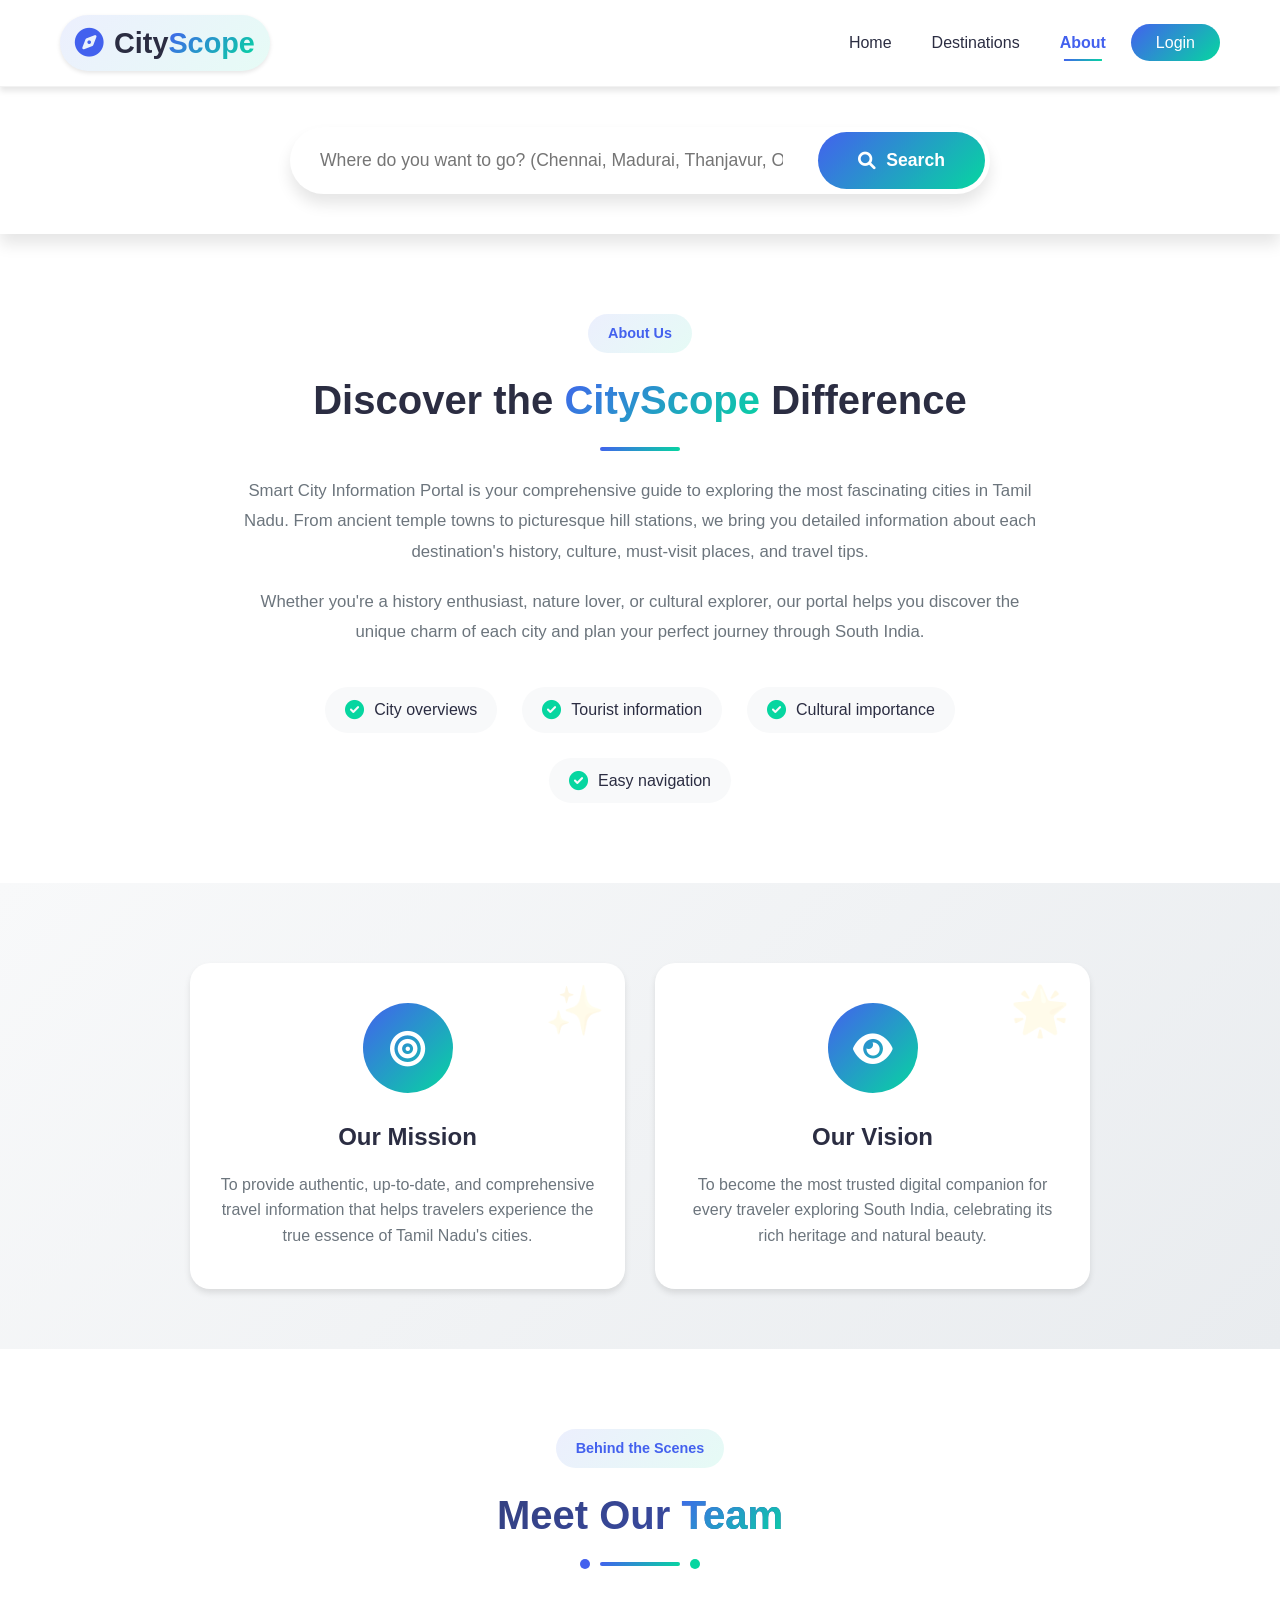
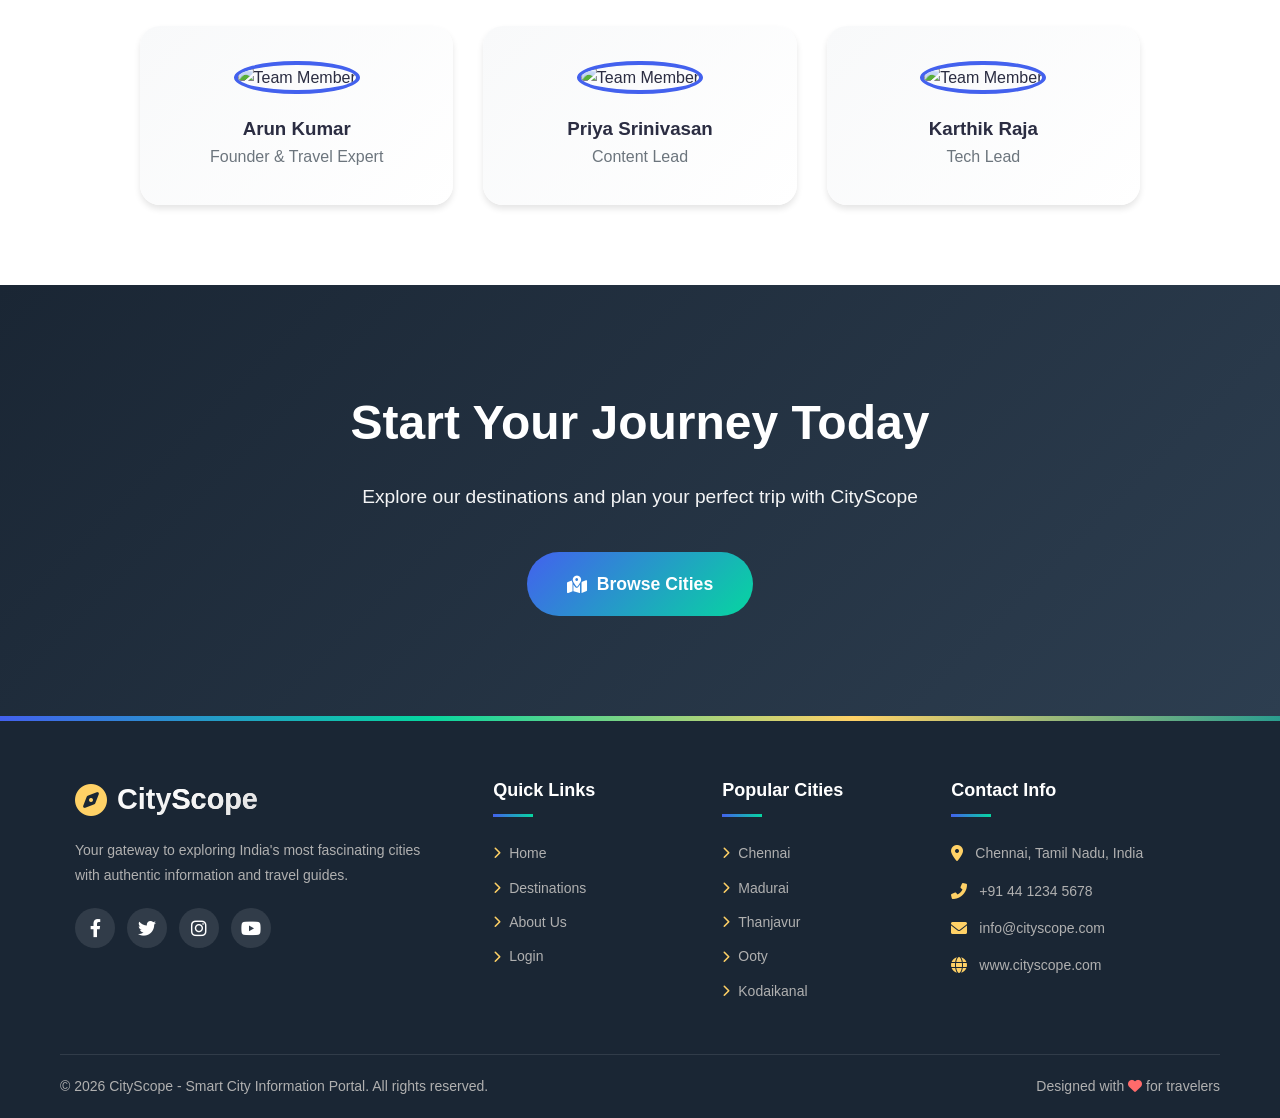
==== about.html @ 6cb99092 "Smart City Information Portal Website" ====
<!DOCTYPE html>
<html lang="en">
<head>
    <meta charset="UTF-8">
    <meta name="viewport" content="width=device-width, initial-scale=1.0, user-scalable=yes">
    <title>CityScope - About Us | Smart City Guide</title>
    <link rel="stylesheet" href="https://cdnjs.cloudflare.com/ajax/libs/font-awesome/6.0.0-beta3/css/all.min.css">
    <style>
        * {
            margin: 0;
            padding: 0;
            box-sizing: border-box;
        }

        :root {
            --primary-color: #4361ee;
            --primary-dark: #3a56d4;
            --secondary-color: #06d6a0;
            --accent-color: #ffd166;
            --dark-color: #2b2d42;
            --light-color: #f8f9fa;
            --gray-color: #6c757d;
            --shadow-sm: 0 2px 4px rgba(0,0,0,0.1);
            --shadow-md: 0 4px 6px rgba(0,0,0,0.1);
            --shadow-lg: 0 10px 15px rgba(0,0,0,0.1);
            --shadow-hover: 0 20px 25px -5px rgba(0,0,0,0.1), 0 10px 10px -5px rgba(0,0,0,0.04);
            --transition: all 0.3s ease;
        }

        html {
            scroll-behavior: smooth;
        }

        body {
            font-family: 'Segoe UI', Tahoma, Geneva, Verdana, sans-serif;
            line-height: 1.6;
            color: var(--dark-color);
            background: linear-gradient(135deg, #f5f7fa 0%, #e9ecef 100%);
            overflow-x: hidden;
        }

        a {
            text-decoration: none;
            color: inherit;
        }

        ul {
            list-style: none;
        }

        .container {
            max-width: 1200px;
            margin: 0 auto;
            padding: 0 20px;
        }

        .highlight {
            background: linear-gradient(135deg, var(--primary-color), var(--secondary-color));
            background-clip: text;
            -webkit-text-fill-color: transparent;
            display: inline-block;
        }

        .main-nav {
            background: rgba(255,255,255,0.95);
            backdrop-filter: blur(10px);
            box-shadow: var(--shadow-md);
            position: sticky;
            top: 0;
            z-index: 1000;
            border-bottom: 1px solid rgba(0,0,0,0.05);
        }

        .nav-container {
            max-width: 1200px;
            margin: 0 auto;
            display: flex;
            justify-content: space-between;
            align-items: center;
            padding: 15px 20px;
        }

        .logo {
            display: flex;
            align-items: center;
            gap: 10px;
            font-size: 1.8rem;
            font-weight: bold;
            background: linear-gradient(135deg, rgba(67,97,238,0.1), rgba(6,214,160,0.1));
            padding: 5px 15px;
            border-radius: 50px;
            box-shadow: var(--shadow-sm);
        }

        .logo i {
            color: var(--primary-color);
            animation: spin 20s linear infinite;
        }

        @keyframes spin {
            from { transform: rotate(0deg); }
            to { transform: rotate(360deg); }
        }

        .logo-text {
            color: var(--dark-color);
        }

        .logo-highlight {
            background: linear-gradient(135deg, var(--primary-color), var(--secondary-color));
            background-clip: text;
            -webkit-text-fill-color: transparent;
        }

        .nav-links {
            display: flex;
            list-style: none;
            gap: 10px;
            align-items: center;
        }

        .nav-link {
            text-decoration: none;
            color: var(--dark-color);
            font-weight: 500;
            padding: 10px 15px;
            border-radius: 30px;
            transition: var(--transition);
            position: relative;
        }

        .nav-link::after {
            content: '';
            position: absolute;
            bottom: 0;
            left: 50%;
            transform: translateX(-50%);
            width: 0;
            height: 2px;
            background: linear-gradient(135deg, var(--primary-color), var(--secondary-color));
            transition: var(--transition);
        }

        .nav-link:hover::after,
        .nav-link.active::after {
            width: 50%;
        }

        .nav-link:hover {
            color: var(--primary-color);
        }

        .nav-link.active {
            color: var(--primary-color);
            font-weight: 600;
        }

        .login-btn {
            background: linear-gradient(135deg, var(--primary-color), var(--secondary-color));
            color: white !important;
            padding: 10px 25px !important;
        }

        .login-btn::after {
            display: none;
        }

        .login-btn:hover {
            transform: translateY(-2px);
            box-shadow: var(--shadow-md);
        }

        .mobile-menu {
            display: none;
            position: relative;
        }

        .menu-toggle {
            display: none;
        }

        .mobile-menu-btn {
            font-size: 1.5rem;
            cursor: pointer;
            color: var(--primary-color);
            display: inline-block;
        }

        .mobile-menu-dropdown {
            position: absolute;
            top: 100%;
            right: 0;
            background: white;
            min-width: 200px;
            border-radius: 10px;
            box-shadow: var(--shadow-lg);
            padding: 10px 0;
            display: none;
            z-index: 1000;
        }

        .menu-toggle:checked ~ .mobile-menu-dropdown {
            display: block;
        }

        .mobile-link {
            display: block;
            padding: 12px 20px;
            color: var(--dark-color);
            transition: var(--transition);
        }

        .mobile-link:hover {
            background: linear-gradient(135deg, rgba(67,97,238,0.1), rgba(6,214,160,0.1));
            color: var(--primary-color);
        }

        .mobile-link.active {
            color: var(--primary-color);
            font-weight: 600;
        }

        .login-mobile {
            background: linear-gradient(135deg, var(--primary-color), var(--secondary-color));
            color: white !important;
            margin: 10px;
            border-radius: 30px;
            text-align: center;
        }

        .search-section {
            background: white;
            padding: 40px 0;
            box-shadow: var(--shadow-lg);
            position: relative;
            z-index: 20;
        }

        .search-container {
            max-width: 700px;
            margin: 0 auto;
            display: flex;
            gap: 10px;
            background: white;
            border-radius: 60px;
            box-shadow: var(--shadow-lg);
            padding: 5px;
        }

        .search-input {
            flex: 1;
            padding: 18px 25px;
            border: none;
            border-radius: 60px;
            font-size: 1.1rem;
            outline: none;
            transition: var(--transition);
        }

        .search-input:focus {
            box-shadow: 0 0 0 3px rgba(67,97,238,0.2);
        }

        .search-btn {
            padding: 18px 40px;
            background: linear-gradient(135deg, var(--primary-color), var(--secondary-color));
            border: none;
            border-radius: 60px;
            color: white;
            font-weight: 600;
            cursor: pointer;
            transition: var(--transition);
            display: flex;
            align-items: center;
            gap: 10px;
            font-size: 1.1rem;
        }

        .search-btn:hover {
            transform: translateY(-2px);
            box-shadow: var(--shadow-lg);
        }

        .about-section {
            padding: 80px 0;
            background: white;
        }

        .about-content {
            display: flex;
            justify-content: center;
        }

        .about-text {
            text-align: center;
            max-width: 800px;
            margin: 0 auto;
        }

        .section-badge {
            display: inline-block;
            padding: 8px 20px;
            background: linear-gradient(135deg, rgba(67,97,238,0.1), rgba(6,214,160,0.1));
            color: var(--primary-color);
            border-radius: 30px;
            font-size: 0.9rem;
            font-weight: 600;
            margin-bottom: 15px;
        }

        .about-title {
            font-size: 2.5rem;
            margin-bottom: 15px;
        }

        .title-underline {
            width: 80px;
            height: 4px;
            background: linear-gradient(135deg, var(--primary-color), var(--secondary-color));
            margin: 0 auto 25px;
            border-radius: 2px;
        }

        .about-description {
            color: var(--gray-color);
            margin: 20px 0;
            line-height: 1.8;
            font-size: 1.05rem;
        }

        .about-features {
            display: flex;
            flex-wrap: wrap;
            justify-content: center;
            gap: 25px;
            margin-top: 40px;
        }

        .about-feature {
            display: flex;
            align-items: center;
            gap: 10px;
            background: #f8f9fa;
            padding: 10px 20px;
            border-radius: 50px;
        }

        .about-feature i {
            color: var(--secondary-color);
            font-size: 1.2rem;
        }

        .features-section {
            padding: 80px 0 60px;
            background: linear-gradient(135deg, #f8f9fa, #e9ecef);
        }

        .features-grid {
            display: grid;
            grid-template-columns: repeat(2, 1fr);
            gap: 30px;
            max-width: 900px;
            margin: 0 auto;
        }

        .feature-card {
            text-align: center;
            padding: 40px 30px;
            border-radius: 20px;
            transition: var(--transition);
            background: white;
            box-shadow: var(--shadow-md);
            position: relative;
            overflow: hidden;
        }

        .feature-card:hover {
            transform: translateY(-10px);
            box-shadow: var(--shadow-hover);
        }

        .feature-number {
            position: absolute;
            top: 10px;
            right: 20px;
            font-size: 3rem;
            font-weight: 700;
            color: rgba(67,97,238,0.1);
        }

        .feature-icon-wrapper {
            width: 90px;
            height: 90px;
            background: linear-gradient(135deg, var(--primary-color), var(--secondary-color));
            border-radius: 50%;
            display: flex;
            align-items: center;
            justify-content: center;
            margin: 0 auto 25px;
        }

        .feature-icon {
            font-size: 2.2rem;
            color: white;
        }

        .feature-title {
            font-size: 1.5rem;
            margin-bottom: 15px;
        }

        .feature-text {
            color: var(--gray-color);
            line-height: 1.6;
        }

        .testimonials-section {
            padding: 80px 0;
            background: white;
        }

        .section-header {
            text-align: center;
            margin-bottom: 60px;
        }

        .section-title {
            font-size: 2.5rem;
            margin-bottom: 15px;
            background: linear-gradient(135deg, var(--dark-color), var(--primary-color));
            background-clip: text;
            -webkit-text-fill-color: transparent;
        }

        .section-divider {
            width: 80px;
            height: 4px;
            background: linear-gradient(135deg, var(--primary-color), var(--secondary-color));
            margin: 0 auto 20px;
            border-radius: 2px;
            position: relative;
        }

        .section-divider::before,
        .section-divider::after {
            content: '';
            position: absolute;
            width: 10px;
            height: 10px;
            background: var(--primary-color);
            border-radius: 50%;
            top: 50%;
            transform: translateY(-50%);
        }

        .section-divider::before {
            left: -20px;
        }
        .section-divider::after {
            right: -20px;
            background: var(--secondary-color);
        }

        .testimonials-grid {
            display: grid;
            grid-template-columns: repeat(3, 1fr);
            gap: 30px;
            max-width: 1000px;
            margin: 0 auto;
        }

        .testimonial-card {
            background: linear-gradient(135deg, #f8f9fa, #ffffff);
            padding: 35px 25px;
            border-radius: 20px;
            text-align: center;
            box-shadow: var(--shadow-md);
            transition: var(--transition);
        }

        .testimonial-card:hover {
            transform: translateY(-8px);
            box-shadow: var(--shadow-hover);
        }

        .testimonial-card img {
            width: 120px;
            height: 120px;
            border-radius: 50%;
            margin: 0 auto 20px;
            object-fit: cover;
            border: 4px solid var(--primary-color);
        }

        .cta-section {
            padding: 100px 0;
            background: linear-gradient(135deg, #1a2634, #2d3e50);
            color: white;
            position: relative;
            overflow: hidden;
        }

        .cta-content {
            text-align: center;
            max-width: 700px;
            margin: 0 auto;
            position: relative;
            z-index: 1;
        }

        .cta-title {
            font-size: 3rem;
            margin-bottom: 20px;
        }

        .cta-text {
            font-size: 1.2rem;
            margin-bottom: 40px;
            opacity: 0.95;
        }

        .cta-buttons {
            display: flex;
            gap: 20px;
            justify-content: center;
        }

        .cta-btn {
            padding: 18px 40px;
            border-radius: 50px;
            font-weight: 600;
            transition: var(--transition);
            display: inline-flex;
            align-items: center;
            gap: 10px;
            font-size: 1.1rem;
        }

        .cta-btn-primary {
            background: linear-gradient(135deg, var(--primary-color), var(--secondary-color));
            color: white;
        }

        .cta-btn-primary:hover {
            transform: translateY(-3px) scale(1.05);
            box-shadow: 0 20px 30px rgba(0,0,0,0.3);
        }

        .footer {
            background: #1a2634;
            color: #fff;
            padding: 60px 0 20px;
            position: relative;
            margin-top: 0;
            overflow: hidden;
        }

        .footer::before {
            content: '';
            position: absolute;
            top: 0;
            left: 0;
            right: 0;
            height: 5px;
            background: linear-gradient(90deg, var(--primary-color), var(--secondary-color), var(--accent-color), #2a9d8f);
        }

        .footer-content {
            display: grid;
            grid-template-columns: 2fr 1fr 1fr 1.5fr;
            gap: 40px;
            margin-bottom: 40px;
        }

        .footer-section {
            padding: 0 15px;
        }

        .footer-logo {
            display: flex;
            align-items: center;
            gap: 10px;
            font-size: 1.8rem;
            font-weight: bold;
            margin-bottom: 15px;
        }

        .footer-logo i {
            color: var(--accent-color);
            font-size: 32px;
            animation: spin 20s linear infinite;
        }

        .footer-logo span {
            background: linear-gradient(135deg, #fff, #e0e0e0);
            background-clip: text;
            -webkit-text-fill-color: transparent;
        }

        .footer-description {
            color: #b0b0b0;
            line-height: 1.8;
            margin-bottom: 20px;
            font-size: 14px;
        }

        .footer-title {
            color: #fff;
            font-size: 18px;
            font-weight: 600;
            margin-bottom: 25px;
            position: relative;
            padding-bottom: 12px;
        }

        .footer-title::after {
            content: '';
            position: absolute;
            bottom: 0;
            left: 0;
            width: 40px;
            height: 3px;
            background: linear-gradient(90deg, var(--primary-color), var(--secondary-color));
        }

        .footer-links {
            list-style: none;
            padding: 0;
        }
        .footer-links li {
            margin-bottom: 12px;
        }
        .footer-links a {
            color: #b0b0b0;
            transition: var(--transition);
            display: flex;
            align-items: center;
            gap: 8px;
            font-size: 14px;
        }
        .footer-links a i {
            font-size: 12px;
            color: var(--accent-color);
        }
        .footer-links a:hover {
            color: #fff;
            transform: translateX(5px);
        }

        .contact-info {
            list-style: none;
            padding: 0;
        }
        .contact-info li {
            display: flex;
            align-items: flex-start;
            gap: 12px;
            margin-bottom: 15px;
            color: #b0b0b0;
            font-size: 14px;
        }
        .contact-info li i {
            color: var(--accent-color);
            font-size: 16px;
            margin-top: 3px;
        }
        .contact-info a {
            color: #b0b0b0;
            transition: var(--transition);
        }
        .contact-info a:hover {
            color: var(--accent-color);
        }

        .social-links {
            display: flex;
            gap: 12px;
            margin-top: 20px;
        }
        .social-link {
            width: 40px;
            height: 40px;
            background: rgba(255,255,255,0.1);
            border-radius: 50%;
            display: flex;
            align-items: center;
            justify-content: center;
            color: #fff;
            transition: var(--transition);
            font-size: 18px;
        }
        .social-link:hover {
            background: linear-gradient(135deg, var(--primary-color), var(--secondary-color));
            transform: translateY(-3px);
        }

        .footer-bottom {
            border-top: 1px solid rgba(255,255,255,0.1);
            padding-top: 20px;
            display: flex;
            justify-content: space-between;
            align-items: center;
            flex-wrap: wrap;
            gap: 15px;
            font-size: 14px;
            color: #b0b0b0;
        }
        .footer-credit i {
            animation: heartbeat 1.5s ease-in-out infinite;
        }
        @keyframes heartbeat {
            0%,100% { transform: scale(1); }
            50% { transform: scale(1.1); }
        }

        .back-to-top {
            position: fixed;
            bottom: 30px;
            right: 30px;
            background: linear-gradient(135deg, var(--primary-color), var(--secondary-color));
            width: 50px;
            height: 50px;
            border-radius: 50%;
            display: flex;
            align-items: center;
            justify-content: center;
            color: white;
            text-decoration: none;
            box-shadow: var(--shadow-lg);
            z-index: 999;
            transition: var(--transition);
        }
        .back-to-top:hover {
            transform: translateY(-5px);
        }

        @media (max-width: 768px) {
            .nav-links { display: none; }
            .mobile-menu { display: block; }
            .features-grid { grid-template-columns: 1fr; }
            .testimonials-grid { grid-template-columns: 1fr; }
            .footer-content { grid-template-columns: 1fr; gap: 30px; }
            .footer-section { text-align: center; }
            .footer-title::after { left: 50%; transform: translateX(-50%); }
            .footer-links a { justify-content: center; }
            .contact-info li { justify-content: center; }
            .social-links { justify-content: center; }
            .footer-bottom { flex-direction: column; text-align: center; }
            .cta-title { font-size: 2rem; }
            .cta-buttons { flex-direction: column; align-items: center; }
            .search-container { margin: 0 20px; }
        }
    </style>
</head>
<body>
    <nav class="main-nav">
        <div class="nav-container">
            <div class="logo"><i class="fas fa-compass"></i><span class="logo-text">City<span class="logo-highlight">Scope</span></span></div>
            <ul class="nav-links">
                <li class="nav-item"><a href="index.html" class="nav-link">Home</a></li>
                <li class="nav-item"><a href="destinations.html" class="nav-link">Destinations</a></li>
                <li class="nav-item"><a href="about.html" class="nav-link active">About</a></li>
                <li class="nav-item"><a href="login.html" class="nav-link login-btn">Login</a></li>
            </ul>
            <div class="mobile-menu">
                <input type="checkbox" id="menu-toggle" class="menu-toggle">
                <label for="menu-toggle" class="mobile-menu-btn"><i class="fas fa-bars"></i></label>
                <div class="mobile-menu-dropdown">
                    <a href="index.html" class="mobile-link">Home</a>
                    <a href="destinations.html" class="mobile-link">Destinations</a>
                    <a href="about.html" class="mobile-link active">About</a>
                    <a href="login.html" class="mobile-link login-mobile">Login</a>
                </div>
            </div>
        </div>
    </nav>

    <section class="search-section">
        <div class="container">
            <div class="search-container">
                <input type="text" class="search-input" id="globalSearch" placeholder="Where do you want to go? (Chennai, Madurai, Thanjavur, Ooty, Kodaikanal)">
                <button class="search-btn" id="searchBtn"><i class="fas fa-search"></i> Search</button>
            </div>
        </div>
    </section>

    <section class="about-section">
        <div class="container">
            <div class="about-content">
                <div class="about-text">
                    <span class="section-badge">About Us</span>
                    <h2 class="about-title">Discover the <span class="highlight">CityScope</span> Difference</h2>
                    <div class="title-underline"></div>
                    <p class="about-description">Smart City Information Portal is your comprehensive guide to exploring the most fascinating cities in Tamil Nadu. From ancient temple towns to picturesque hill stations, we bring you detailed information about each destination's history, culture, must-visit places, and travel tips.</p>
                    <p class="about-description">Whether you're a history enthusiast, nature lover, or cultural explorer, our portal helps you discover the unique charm of each city and plan your perfect journey through South India.</p>
                    <div class="about-features">
                        <div class="about-feature"><i class="fas fa-check-circle"></i><span>City overviews</span></div>
                        <div class="about-feature"><i class="fas fa-check-circle"></i><span>Tourist information</span></div>
                        <div class="about-feature"><i class="fas fa-check-circle"></i><span>Cultural importance</span></div>
                        <div class="about-feature"><i class="fas fa-check-circle"></i><span>Easy navigation</span></div>
                    </div>
                </div>
            </div>
        </div>
    </section>

    <section class="features-section">
        <div class="container">
            <div class="features-grid">
                <div class="feature-card">
                    <div class="feature-number">✨</div>
                    <div class="feature-icon-wrapper"><i class="fas fa-bullseye feature-icon"></i></div>
                    <h3 class="feature-title">Our Mission</h3>
                    <p class="feature-text">To provide authentic, up-to-date, and comprehensive travel information that helps travelers experience the true essence of Tamil Nadu's cities.</p>
                </div>
                <div class="feature-card">
                    <div class="feature-number">🌟</div>
                    <div class="feature-icon-wrapper"><i class="fas fa-eye feature-icon"></i></div>
                    <h3 class="feature-title">Our Vision</h3>
                    <p class="feature-text">To become the most trusted digital companion for every traveler exploring South India, celebrating its rich heritage and natural beauty.</p>
                </div>
            </div>
        </div>
    </section>

    <section class="testimonials-section">
        <div class="container">
            <div class="section-header">
                <span class="section-badge">Behind the Scenes</span>
                <h2 class="section-title">Meet Our <span class="highlight">Team</span></h2>
                <div class="section-divider"></div>
            </div>
            <div class="testimonials-grid">
                <div class="testimonial-card"><img src="https://randomuser.me/api/portraits/men/41.jpg" alt="Team Member"><h3>Arun Kumar</h3><p style="color:var(--gray-color);">Founder & Travel Expert</p></div>
                <div class="testimonial-card"><img src="https://randomuser.me/api/portraits/women/63.jpg" alt="Team Member"><h3>Priya Srinivasan</h3><p style="color:var(--gray-color);">Content Lead</p></div>
                <div class="testimonial-card"><img src="https://randomuser.me/api/portraits/men/52.jpg" alt="Team Member"><h3>Karthik Raja</h3><p style="color:var(--gray-color);">Tech Lead</p></div>
            </div>
        </div>
    </section>

    <section class="cta-section">
        <div class="container">
            <div class="cta-content">
                <h2 class="cta-title">Start Your Journey Today</h2>
                <p class="cta-text">Explore our destinations and plan your perfect trip with CityScope</p>
                <div class="cta-buttons">
                    <a href="destinations.html" class="cta-btn cta-btn-primary"><i class="fas fa-map-marked-alt"></i> <span>Browse Cities</span></a>
                </div>
            </div>
        </div>
    </section>

    <footer class="footer" id="contact">
        <div class="container">
            <div class="footer-content">
                <div class="footer-section">
                    <div class="footer-logo"><i class="fas fa-compass"></i><span>City<span class="logo-highlight">Scope</span></span></div>
                    <p class="footer-description">Your gateway to exploring India's most fascinating cities with authentic information and travel guides.</p>
                    <div class="social-links">
                        <a href="#" class="social-link" target="_blank"><i class="fab fa-facebook-f"></i></a>
                        <a href="#" class="social-link" target="_blank"><i class="fab fa-twitter"></i></a>
                        <a href="#" class="social-link" target="_blank"><i class="fab fa-instagram"></i></a>
                        <a href="#" class="social-link" target="_blank"><i class="fab fa-youtube"></i></a>
                    </div>
                </div>
                <div class="footer-section">
                    <h4 class="footer-title">Quick Links</h4>
                    <ul class="footer-links">
                        <li><a href="index.html"><i class="fas fa-chevron-right"></i> Home</a></li>
                        <li><a href="destinations.html"><i class="fas fa-chevron-right"></i> Destinations</a></li>
                        <li><a href="about.html"><i class="fas fa-chevron-right"></i> About Us</a></li>
                        <li><a href="login.html"><i class="fas fa-chevron-right"></i> Login</a></li>
                    </ul>
                </div>
                <div class="footer-section">
                    <h4 class="footer-title">Popular Cities</h4>
                    <ul class="footer-links">
                        <li><a href="chennai.html"><i class="fas fa-chevron-right"></i> Chennai</a></li>
                        <li><a href="madurai.html"><i class="fas fa-chevron-right"></i> Madurai</a></li>
                        <li><a href="thanjavur.html"><i class="fas fa-chevron-right"></i> Thanjavur</a></li>
                        <li><a href="ooty.html"><i class="fas fa-chevron-right"></i> Ooty</a></li>
                        <li><a href="kodaikanal.html"><i class="fas fa-chevron-right"></i> Kodaikanal</a></li>
                    </ul>
                </div>
                <div class="footer-section">
                    <h4 class="footer-title">Contact Info</h4>
                    <ul class="contact-info">
                        <li><i class="fas fa-map-marker-alt"></i> Chennai, Tamil Nadu, India</li>
                        <li><i class="fas fa-phone-alt"></i> +91 44 1234 5678</li>
                        <li><i class="fas fa-envelope"></i> <a href="mailto:info@cityscope.com">info@cityscope.com</a></li>
                        <li><i class="fas fa-globe"></i> www.cityscope.com</li>
                    </ul>
                </div>
            </div>
            <div class="footer-bottom">
                <p>&copy; 2026 CityScope - Smart City Information Portal. All rights reserved.</p>
                <p class="footer-credit">Designed with <i class="fas fa-heart" style="color: #ff6b6b;"></i> for travelers</p>
            </div>
        </div>
    </footer>

    <a href="#" class="back-to-top" id="backToTop"><i class="fas fa-arrow-up"></i></a>

    <script>
        (function() {
            const searchInput = document.getElementById('globalSearch');
            const searchBtn = document.getElementById('searchBtn');

            const cityMap = {
                'chennai': 'chennai.html',
                'madurai': 'madurai.html',
                'thanjavur': 'thanjavur.html',
                'ooty': 'ooty.html',
                'kodaikanal': 'kodaikanal.html'
            };

            function performSearch() {
                let query = searchInput.value.trim().toLowerCase();
                if (!query) {
                    alert('Please enter a city name (Chennai, Madurai, Thanjavur, Ooty, Kodaikanal)');
                    return;
                }
                let matchedKey = null;
                for (let key in cityMap) {
                    if (query.includes(key) || key.includes(query)) {
                        matchedKey = key;
                        break;
                    }
                }
                if (matchedKey) {
                    window.location.href = cityMap[matchedKey];
                } else {
                    alert('City not found. Try: Chennai, Madurai, Thanjavur, Ooty, or Kodaikanal');
                }
            }

            if (searchBtn) {
                searchBtn.addEventListener('click', performSearch);
            }
            if (searchInput) {
                searchInput.addEventListener('keypress', function(e) {
                    if (e.key === 'Enter') {
                        e.preventDefault();
                        performSearch();
                    }
                });
            }

            const backBtn = document.getElementById('backToTop');
            if (backBtn) {
                window.addEventListener('scroll', function() {
                    if (window.scrollY > 300) {
                        backBtn.style.display = 'flex';
                    } else {
                        backBtn.style.display = 'none';
                    }
                });
                backBtn.style.display = 'none';
                backBtn.addEventListener('click', function(e) {
                    e.preventDefault();
                    window.scrollTo({ top: 0, behavior: 'smooth' });
                });
            }

            const mobileLinks = document.querySelectorAll('.mobile-link');
            const menuToggle = document.getElementById('menu-toggle');
            mobileLinks.forEach(link => {
                link.addEventListener('click', () => {
                    if (menuToggle) menuToggle.checked = false;
                });
            });
        })();
    </script>
</body>
</html>
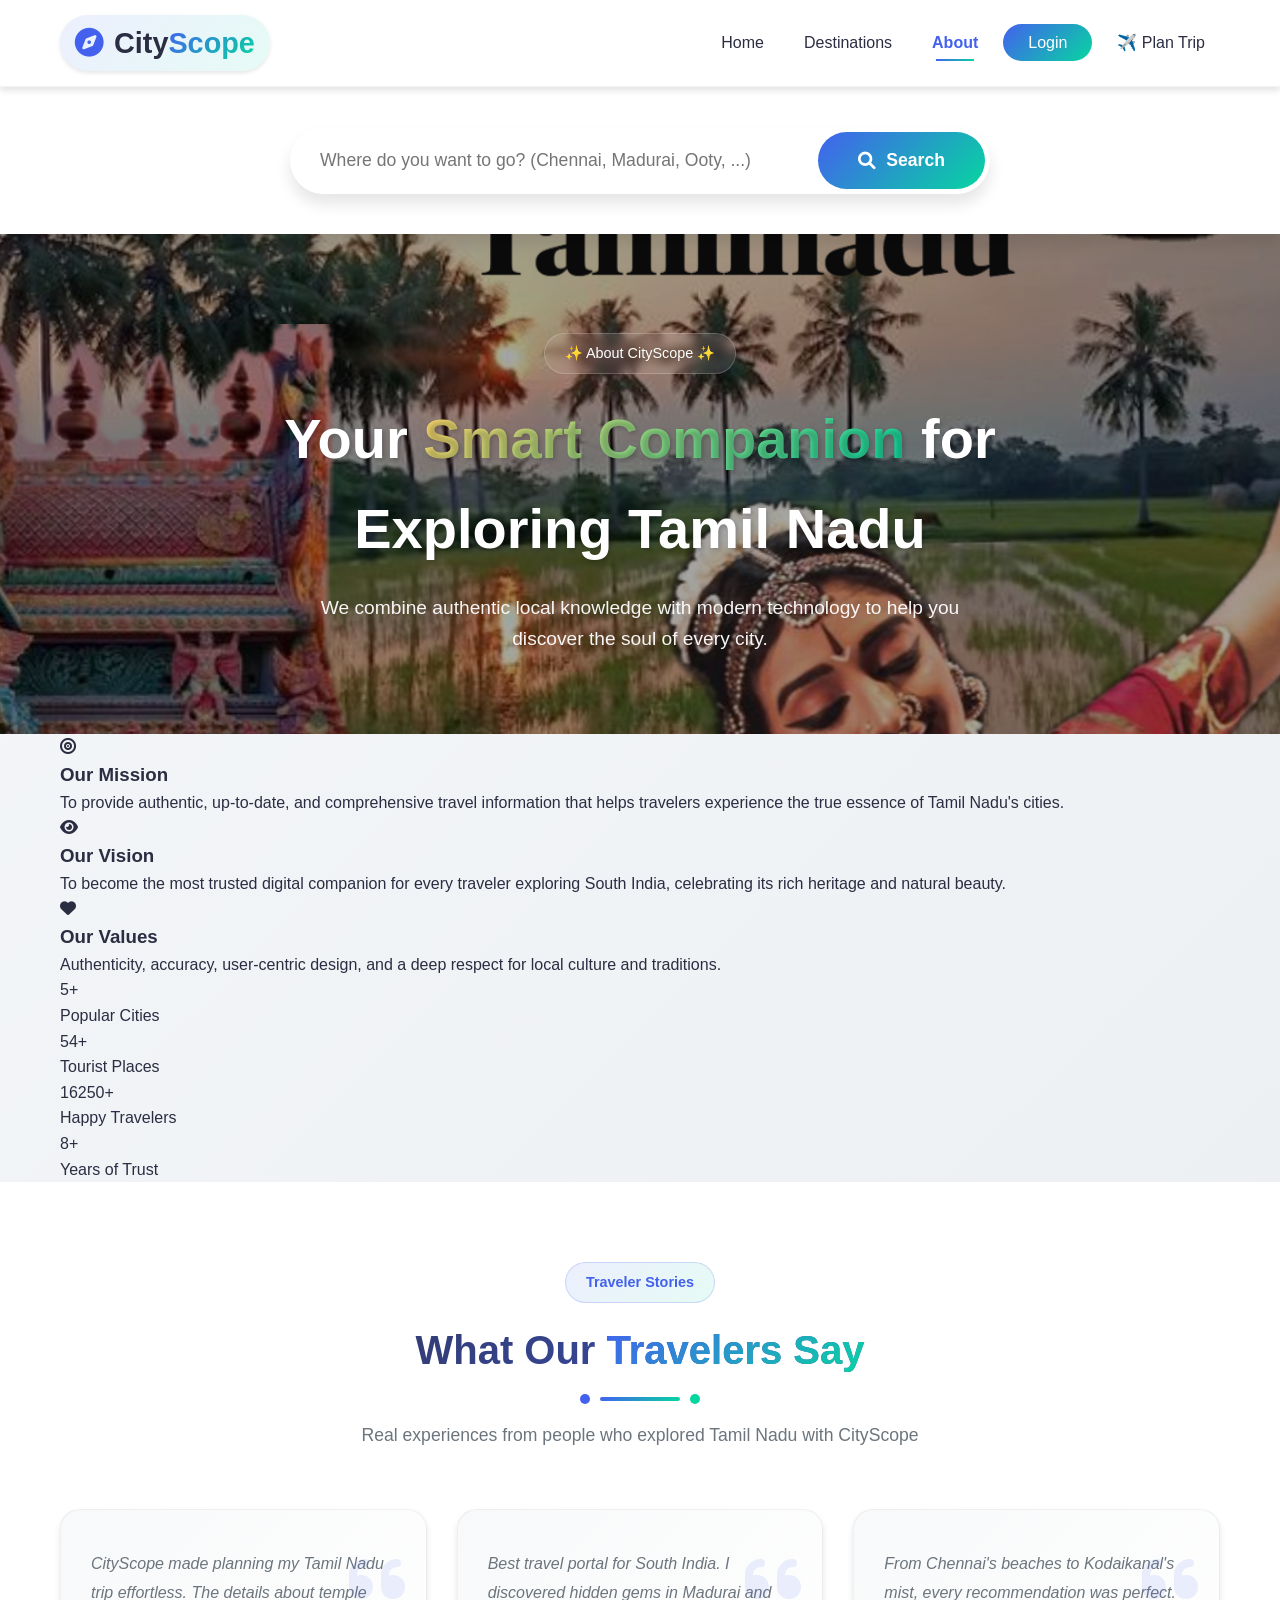
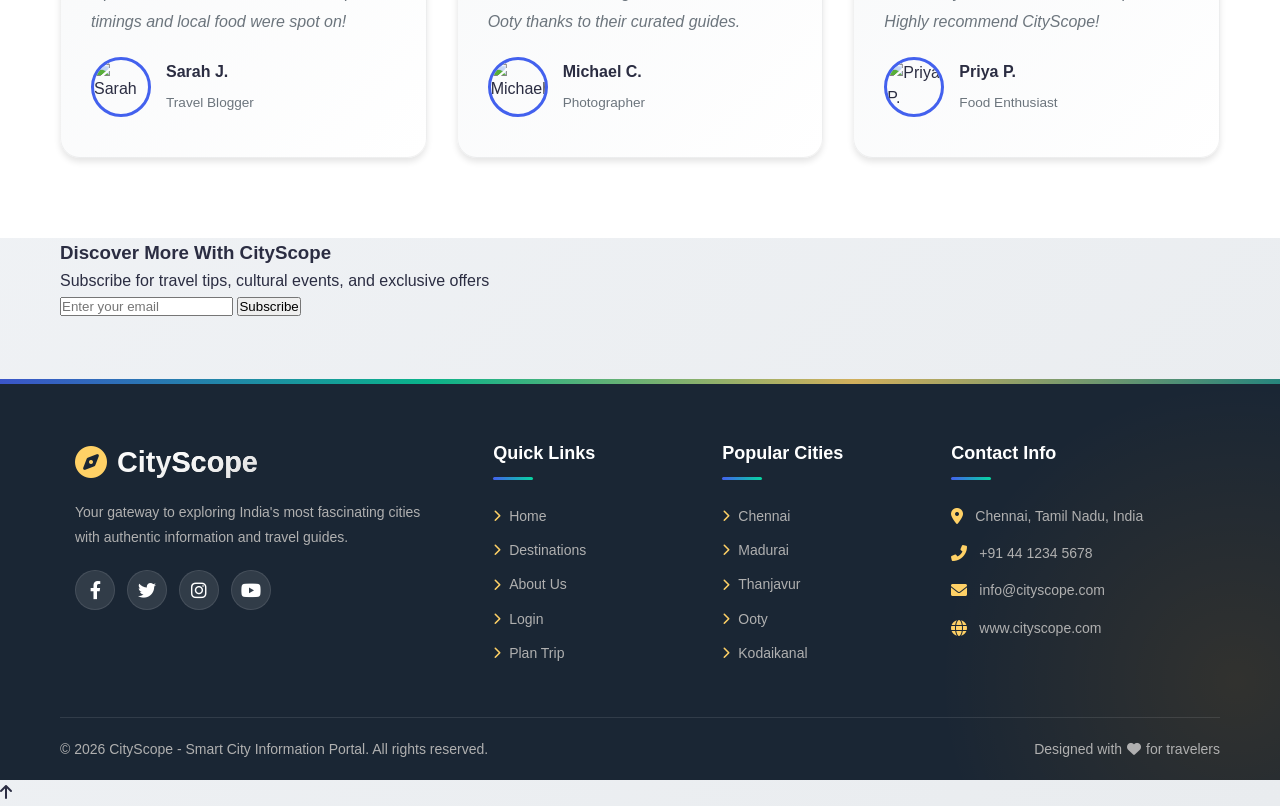
==== commit 9d656ef7: "Initial commit" ====
--- a/about.html
+++ b/about.html
@@ -2,765 +2,55 @@
 <html lang="en">
 <head>
     <meta charset="UTF-8">
-    <meta name="viewport" content="width=device-width, initial-scale=1.0, user-scalable=yes">
+    <meta name="viewport" content="width=device-width, initial-scale=1.0">
     <title>CityScope - About Us | Smart City Guide</title>
     <link rel="stylesheet" href="https://cdnjs.cloudflare.com/ajax/libs/font-awesome/6.0.0-beta3/css/all.min.css">
+    <link rel="stylesheet" href="css/about.css">
     <style>
-        * {
-            margin: 0;
-            padding: 0;
-            box-sizing: border-box;
-        }
-
-        :root {
-            --primary-color: #4361ee;
-            --primary-dark: #3a56d4;
-            --secondary-color: #06d6a0;
-            --accent-color: #ffd166;
-            --dark-color: #2b2d42;
-            --light-color: #f8f9fa;
-            --gray-color: #6c757d;
-            --shadow-sm: 0 2px 4px rgba(0,0,0,0.1);
-            --shadow-md: 0 4px 6px rgba(0,0,0,0.1);
-            --shadow-lg: 0 10px 15px rgba(0,0,0,0.1);
-            --shadow-hover: 0 20px 25px -5px rgba(0,0,0,0.1), 0 10px 10px -5px rgba(0,0,0,0.04);
-            --transition: all 0.3s ease;
-        }
-
-        html {
-            scroll-behavior: smooth;
-        }
-
-        body {
-            font-family: 'Segoe UI', Tahoma, Geneva, Verdana, sans-serif;
-            line-height: 1.6;
-            color: var(--dark-color);
-            background: linear-gradient(135deg, #f5f7fa 0%, #e9ecef 100%);
-            overflow-x: hidden;
-        }
-
-        a {
-            text-decoration: none;
-            color: inherit;
-        }
-
-        ul {
-            list-style: none;
-        }
-
-        .container {
-            max-width: 1200px;
-            margin: 0 auto;
-            padding: 0 20px;
-        }
-
-        .highlight {
-            background: linear-gradient(135deg, var(--primary-color), var(--secondary-color));
-            background-clip: text;
-            -webkit-text-fill-color: transparent;
-            display: inline-block;
-        }
-
-        .main-nav {
-            background: rgba(255,255,255,0.95);
-            backdrop-filter: blur(10px);
-            box-shadow: var(--shadow-md);
-            position: sticky;
-            top: 0;
-            z-index: 1000;
-            border-bottom: 1px solid rgba(0,0,0,0.05);
-        }
-
-        .nav-container {
-            max-width: 1200px;
-            margin: 0 auto;
-            display: flex;
-            justify-content: space-between;
-            align-items: center;
-            padding: 15px 20px;
-        }
-
-        .logo {
-            display: flex;
-            align-items: center;
-            gap: 10px;
-            font-size: 1.8rem;
-            font-weight: bold;
-            background: linear-gradient(135deg, rgba(67,97,238,0.1), rgba(6,214,160,0.1));
-            padding: 5px 15px;
-            border-radius: 50px;
-            box-shadow: var(--shadow-sm);
-        }
-
-        .logo i {
-            color: var(--primary-color);
-            animation: spin 20s linear infinite;
-        }
-
-        @keyframes spin {
-            from { transform: rotate(0deg); }
-            to { transform: rotate(360deg); }
-        }
-
-        .logo-text {
-            color: var(--dark-color);
-        }
-
-        .logo-highlight {
-            background: linear-gradient(135deg, var(--primary-color), var(--secondary-color));
-            background-clip: text;
-            -webkit-text-fill-color: transparent;
-        }
-
-        .nav-links {
-            display: flex;
-            list-style: none;
-            gap: 10px;
-            align-items: center;
-        }
-
-        .nav-link {
-            text-decoration: none;
-            color: var(--dark-color);
-            font-weight: 500;
-            padding: 10px 15px;
-            border-radius: 30px;
-            transition: var(--transition);
+        /* Hero background with full‑cover image - rectangle, no curves */
+        .hero-section.about-hero {
+            background: url('images/about.png') center/cover no-repeat;
             position: relative;
-        }
-
-        .nav-link::after {
-            content: '';
-            position: absolute;
-            bottom: 0;
-            left: 50%;
-            transform: translateX(-50%);
-            width: 0;
-            height: 2px;
-            background: linear-gradient(135deg, var(--primary-color), var(--secondary-color));
-            transition: var(--transition);
-        }
-
-        .nav-link:hover::after,
-        .nav-link.active::after {
-            width: 50%;
-        }
-
-        .nav-link:hover {
-            color: var(--primary-color);
-        }
-
-        .nav-link.active {
-            color: var(--primary-color);
-            font-weight: 600;
-        }
-
-        .login-btn {
-            background: linear-gradient(135deg, var(--primary-color), var(--secondary-color));
-            color: white !important;
-            padding: 10px 25px !important;
-        }
-
-        .login-btn::after {
-            display: none;
-        }
-
-        .login-btn:hover {
-            transform: translateY(-2px);
-            box-shadow: var(--shadow-md);
-        }
-
-        .mobile-menu {
-            display: none;
-            position: relative;
-        }
-
-        .menu-toggle {
-            display: none;
-        }
-
-        .mobile-menu-btn {
-            font-size: 1.5rem;
-            cursor: pointer;
-            color: var(--primary-color);
-            display: inline-block;
-        }
-
-        .mobile-menu-dropdown {
-            position: absolute;
-            top: 100%;
-            right: 0;
-            background: white;
-            min-width: 200px;
-            border-radius: 10px;
-            box-shadow: var(--shadow-lg);
-            padding: 10px 0;
-            display: none;
-            z-index: 1000;
-        }
-
-        .menu-toggle:checked ~ .mobile-menu-dropdown {
-            display: block;
-        }
-
-        .mobile-link {
-            display: block;
-            padding: 12px 20px;
-            color: var(--dark-color);
-            transition: var(--transition);
-        }
-
-        .mobile-link:hover {
-            background: linear-gradient(135deg, rgba(67,97,238,0.1), rgba(6,214,160,0.1));
-            color: var(--primary-color);
-        }
-
-        .mobile-link.active {
-            color: var(--primary-color);
-            font-weight: 600;
-        }
-
-        .login-mobile {
-            background: linear-gradient(135deg, var(--primary-color), var(--secondary-color));
-            color: white !important;
-            margin: 10px;
-            border-radius: 30px;
-            text-align: center;
-        }
-
-        .search-section {
-            background: white;
-            padding: 40px 0;
-            box-shadow: var(--shadow-lg);
-            position: relative;
-            z-index: 20;
-        }
-
-        .search-container {
-            max-width: 700px;
-            margin: 0 auto;
-            display: flex;
-            gap: 10px;
-            background: white;
-            border-radius: 60px;
-            box-shadow: var(--shadow-lg);
-            padding: 5px;
-        }
-
-        .search-input {
-            flex: 1;
-            padding: 18px 25px;
-            border: none;
-            border-radius: 60px;
-            font-size: 1.1rem;
-            outline: none;
-            transition: var(--transition);
-        }
-
-        .search-input:focus {
-            box-shadow: 0 0 0 3px rgba(67,97,238,0.2);
-        }
-
-        .search-btn {
-            padding: 18px 40px;
-            background: linear-gradient(135deg, var(--primary-color), var(--secondary-color));
-            border: none;
-            border-radius: 60px;
-            color: white;
-            font-weight: 600;
-            cursor: pointer;
-            transition: var(--transition);
-            display: flex;
-            align-items: center;
-            gap: 10px;
-            font-size: 1.1rem;
-        }
-
-        .search-btn:hover {
-            transform: translateY(-2px);
-            box-shadow: var(--shadow-lg);
-        }
-
-        .about-section {
-            padding: 80px 0;
-            background: white;
-        }
-
-        .about-content {
-            display: flex;
-            justify-content: center;
-        }
-
-        .about-text {
-            text-align: center;
-            max-width: 800px;
-            margin: 0 auto;
-        }
-
-        .section-badge {
-            display: inline-block;
-            padding: 8px 20px;
-            background: linear-gradient(135deg, rgba(67,97,238,0.1), rgba(6,214,160,0.1));
-            color: var(--primary-color);
-            border-radius: 30px;
-            font-size: 0.9rem;
-            font-weight: 600;
-            margin-bottom: 15px;
-        }
-
-        .about-title {
-            font-size: 2.5rem;
-            margin-bottom: 15px;
-        }
-
-        .title-underline {
-            width: 80px;
-            height: 4px;
-            background: linear-gradient(135deg, var(--primary-color), var(--secondary-color));
-            margin: 0 auto 25px;
-            border-radius: 2px;
-        }
-
-        .about-description {
-            color: var(--gray-color);
-            margin: 20px 0;
-            line-height: 1.8;
-            font-size: 1.05rem;
-        }
-
-        .about-features {
-            display: flex;
-            flex-wrap: wrap;
-            justify-content: center;
-            gap: 25px;
-            margin-top: 40px;
-        }
-
-        .about-feature {
-            display: flex;
-            align-items: center;
-            gap: 10px;
-            background: #f8f9fa;
-            padding: 10px 20px;
-            border-radius: 50px;
-        }
-
-        .about-feature i {
-            color: var(--secondary-color);
-            font-size: 1.2rem;
-        }
-
-        .features-section {
-            padding: 80px 0 60px;
-            background: linear-gradient(135deg, #f8f9fa, #e9ecef);
-        }
-
-        .features-grid {
-            display: grid;
-            grid-template-columns: repeat(2, 1fr);
-            gap: 30px;
-            max-width: 900px;
-            margin: 0 auto;
-        }
-
-        .feature-card {
-            text-align: center;
-            padding: 40px 30px;
-            border-radius: 20px;
-            transition: var(--transition);
-            background: white;
-            box-shadow: var(--shadow-md);
-            position: relative;
-            overflow: hidden;
-        }
-
-        .feature-card:hover {
-            transform: translateY(-10px);
-            box-shadow: var(--shadow-hover);
-        }
-
-        .feature-number {
-            position: absolute;
-            top: 10px;
-            right: 20px;
-            font-size: 3rem;
-            font-weight: 700;
-            color: rgba(67,97,238,0.1);
-        }
-
-        .feature-icon-wrapper {
-            width: 90px;
-            height: 90px;
-            background: linear-gradient(135deg, var(--primary-color), var(--secondary-color));
-            border-radius: 50%;
-            display: flex;
-            align-items: center;
-            justify-content: center;
-            margin: 0 auto 25px;
-        }
-
-        .feature-icon {
-            font-size: 2.2rem;
-            color: white;
-        }
-
-        .feature-title {
-            font-size: 1.5rem;
-            margin-bottom: 15px;
-        }
-
-        .feature-text {
-            color: var(--gray-color);
-            line-height: 1.6;
-        }
-
-        .testimonials-section {
-            padding: 80px 0;
-            background: white;
-        }
-
-        .section-header {
-            text-align: center;
-            margin-bottom: 60px;
-        }
-
-        .section-title {
-            font-size: 2.5rem;
-            margin-bottom: 15px;
-            background: linear-gradient(135deg, var(--dark-color), var(--primary-color));
-            background-clip: text;
-            -webkit-text-fill-color: transparent;
-        }
-
-        .section-divider {
-            width: 80px;
-            height: 4px;
-            background: linear-gradient(135deg, var(--primary-color), var(--secondary-color));
-            margin: 0 auto 20px;
-            border-radius: 2px;
-            position: relative;
-        }
-
-        .section-divider::before,
-        .section-divider::after {
-            content: '';
-            position: absolute;
-            width: 10px;
-            height: 10px;
-            background: var(--primary-color);
-            border-radius: 50%;
-            top: 50%;
-            transform: translateY(-50%);
-        }
-
-        .section-divider::before {
-            left: -20px;
-        }
-        .section-divider::after {
-            right: -20px;
-            background: var(--secondary-color);
-        }
-
-        .testimonials-grid {
-            display: grid;
-            grid-template-columns: repeat(3, 1fr);
-            gap: 30px;
-            max-width: 1000px;
-            margin: 0 auto;
-        }
-
-        .testimonial-card {
-            background: linear-gradient(135deg, #f8f9fa, #ffffff);
-            padding: 35px 25px;
-            border-radius: 20px;
-            text-align: center;
-            box-shadow: var(--shadow-md);
-            transition: var(--transition);
-        }
-
-        .testimonial-card:hover {
-            transform: translateY(-8px);
-            box-shadow: var(--shadow-hover);
-        }
-
-        .testimonial-card img {
-            width: 120px;
-            height: 120px;
-            border-radius: 50%;
-            margin: 0 auto 20px;
-            object-fit: cover;
-            border: 4px solid var(--primary-color);
-        }
-
-        .cta-section {
-            padding: 100px 0;
-            background: linear-gradient(135deg, #1a2634, #2d3e50);
-            color: white;
-            position: relative;
-            overflow: hidden;
-        }
-
-        .cta-content {
-            text-align: center;
-            max-width: 700px;
-            margin: 0 auto;
-            position: relative;
-            z-index: 1;
-        }
-
-        .cta-title {
-            font-size: 3rem;
-            margin-bottom: 20px;
-        }
-
-        .cta-text {
-            font-size: 1.2rem;
-            margin-bottom: 40px;
-            opacity: 0.95;
-        }
-
-        .cta-buttons {
-            display: flex;
-            gap: 20px;
-            justify-content: center;
-        }
-
-        .cta-btn {
-            padding: 18px 40px;
-            border-radius: 50px;
-            font-weight: 600;
-            transition: var(--transition);
-            display: inline-flex;
-            align-items: center;
-            gap: 10px;
-            font-size: 1.1rem;
-        }
-
-        .cta-btn-primary {
-            background: linear-gradient(135deg, var(--primary-color), var(--secondary-color));
-            color: white;
-        }
-
-        .cta-btn-primary:hover {
-            transform: translateY(-3px) scale(1.05);
-            box-shadow: 0 20px 30px rgba(0,0,0,0.3);
-        }
-
-        .footer {
-            background: #1a2634;
-            color: #fff;
-            padding: 60px 0 20px;
-            position: relative;
-            margin-top: 0;
-            overflow: hidden;
-        }
-
-        .footer::before {
+            min-height: 500px;
+            /* Remove any gradient that might cause gray areas */
+            background-color: #1a1a2e;
+        }
+        .hero-section.about-hero::before {
             content: '';
             position: absolute;
             top: 0;
             left: 0;
             right: 0;
-            height: 5px;
-            background: linear-gradient(90deg, var(--primary-color), var(--secondary-color), var(--accent-color), #2a9d8f);
-        }
-
-        .footer-content {
-            display: grid;
-            grid-template-columns: 2fr 1fr 1fr 1.5fr;
-            gap: 40px;
-            margin-bottom: 40px;
-        }
-
-        .footer-section {
-            padding: 0 15px;
-        }
-
-        .footer-logo {
-            display: flex;
-            align-items: center;
-            gap: 10px;
-            font-size: 1.8rem;
-            font-weight: bold;
-            margin-bottom: 15px;
-        }
-
-        .footer-logo i {
-            color: var(--accent-color);
-            font-size: 32px;
-            animation: spin 20s linear infinite;
-        }
-
-        .footer-logo span {
-            background: linear-gradient(135deg, #fff, #e0e0e0);
-            background-clip: text;
-            -webkit-text-fill-color: transparent;
-        }
-
-        .footer-description {
-            color: #b0b0b0;
-            line-height: 1.8;
-            margin-bottom: 20px;
-            font-size: 14px;
-        }
-
-        .footer-title {
-            color: #fff;
-            font-size: 18px;
-            font-weight: 600;
-            margin-bottom: 25px;
+            bottom: 0;
+            background: rgba(0, 0, 0, 0.35);
+            z-index: 1;
+        }
+        .hero-section.about-hero .hero-content {
             position: relative;
-            padding-bottom: 12px;
-        }
-
-        .footer-title::after {
-            content: '';
-            position: absolute;
-            bottom: 0;
-            left: 0;
-            width: 40px;
-            height: 3px;
-            background: linear-gradient(90deg, var(--primary-color), var(--secondary-color));
-        }
-
-        .footer-links {
-            list-style: none;
-            padding: 0;
-        }
-        .footer-links li {
-            margin-bottom: 12px;
-        }
-        .footer-links a {
-            color: #b0b0b0;
-            transition: var(--transition);
-            display: flex;
-            align-items: center;
-            gap: 8px;
-            font-size: 14px;
-        }
-        .footer-links a i {
-            font-size: 12px;
-            color: var(--accent-color);
-        }
-        .footer-links a:hover {
-            color: #fff;
-            transform: translateX(5px);
-        }
-
-        .contact-info {
-            list-style: none;
-            padding: 0;
-        }
-        .contact-info li {
-            display: flex;
-            align-items: flex-start;
-            gap: 12px;
-            margin-bottom: 15px;
-            color: #b0b0b0;
-            font-size: 14px;
-        }
-        .contact-info li i {
-            color: var(--accent-color);
-            font-size: 16px;
-            margin-top: 3px;
-        }
-        .contact-info a {
-            color: #b0b0b0;
-            transition: var(--transition);
-        }
-        .contact-info a:hover {
-            color: var(--accent-color);
-        }
-
-        .social-links {
-            display: flex;
-            gap: 12px;
-            margin-top: 20px;
-        }
-        .social-link {
-            width: 40px;
-            height: 40px;
-            background: rgba(255,255,255,0.1);
-            border-radius: 50%;
-            display: flex;
-            align-items: center;
-            justify-content: center;
-            color: #fff;
-            transition: var(--transition);
-            font-size: 18px;
-        }
-        .social-link:hover {
-            background: linear-gradient(135deg, var(--primary-color), var(--secondary-color));
-            transform: translateY(-3px);
-        }
-
-        .footer-bottom {
-            border-top: 1px solid rgba(255,255,255,0.1);
-            padding-top: 20px;
-            display: flex;
-            justify-content: space-between;
-            align-items: center;
-            flex-wrap: wrap;
-            gap: 15px;
-            font-size: 14px;
-            color: #b0b0b0;
-        }
-        .footer-credit i {
-            animation: heartbeat 1.5s ease-in-out infinite;
-        }
-        @keyframes heartbeat {
-            0%,100% { transform: scale(1); }
-            50% { transform: scale(1.1); }
-        }
-
-        .back-to-top {
-            position: fixed;
-            bottom: 30px;
-            right: 30px;
-            background: linear-gradient(135deg, var(--primary-color), var(--secondary-color));
-            width: 50px;
-            height: 50px;
-            border-radius: 50%;
-            display: flex;
-            align-items: center;
-            justify-content: center;
-            color: white;
-            text-decoration: none;
-            box-shadow: var(--shadow-lg);
-            z-index: 999;
-            transition: var(--transition);
-        }
-        .back-to-top:hover {
-            transform: translateY(-5px);
-        }
-
-        @media (max-width: 768px) {
-            .nav-links { display: none; }
-            .mobile-menu { display: block; }
-            .features-grid { grid-template-columns: 1fr; }
-            .testimonials-grid { grid-template-columns: 1fr; }
-            .footer-content { grid-template-columns: 1fr; gap: 30px; }
-            .footer-section { text-align: center; }
-            .footer-title::after { left: 50%; transform: translateX(-50%); }
-            .footer-links a { justify-content: center; }
-            .contact-info li { justify-content: center; }
-            .social-links { justify-content: center; }
-            .footer-bottom { flex-direction: column; text-align: center; }
-            .cta-title { font-size: 2rem; }
-            .cta-buttons { flex-direction: column; align-items: center; }
-            .search-container { margin: 0 20px; }
+            z-index: 2;
+        }
+        /* Hide shapes and wave to keep clean rectangle */
+        .hero-section.about-hero .hero-shapes,
+        .hero-section.about-hero .hero-wave {
+            display: none !important;
         }
     </style>
 </head>
 <body>
+
+    <!-- Navigation (identical to index.html) -->
     <nav class="main-nav">
         <div class="nav-container">
-            <div class="logo"><i class="fas fa-compass"></i><span class="logo-text">City<span class="logo-highlight">Scope</span></span></div>
+            <div class="logo">
+                <i class="fas fa-compass"></i>
+                <span class="logo-text">City<span class="logo-highlight">Scope</span></span>
+            </div>
             <ul class="nav-links">
-                <li class="nav-item"><a href="index.html" class="nav-link">Home</a></li>
-                <li class="nav-item"><a href="destinations.html" class="nav-link">Destinations</a></li>
-                <li class="nav-item"><a href="about.html" class="nav-link active">About</a></li>
-                <li class="nav-item"><a href="login.html" class="nav-link login-btn">Login</a></li>
+                <li><a href="index.html" class="nav-link">Home</a></li>
+                <li><a href="destinations.html" class="nav-link">Destinations</a></li>
+                <li><a href="about.html" class="nav-link active">About</a></li>
+                <li><a href="login.html" class="nav-link login-btn">Login</a></li>
+                <li><a href="plan-trip.html" class="nav-link plan-trip-header-btn">✈️ Plan Trip</a></li>
             </ul>
             <div class="mobile-menu">
                 <input type="checkbox" id="menu-toggle" class="menu-toggle">
@@ -769,87 +59,154 @@
                     <a href="index.html" class="mobile-link">Home</a>
                     <a href="destinations.html" class="mobile-link">Destinations</a>
                     <a href="about.html" class="mobile-link active">About</a>
-                    <a href="login.html" class="mobile-link login-mobile">Login</a>
+                    <a href="login.html" class="mobile-link">Login</a>
+                    <a href="plan-trip.html" class="mobile-link plan-trip-mobile">✈️ Plan Trip</a>
                 </div>
             </div>
         </div>
     </nav>
 
+    <!-- Search Section -->
     <section class="search-section">
         <div class="container">
             <div class="search-container">
-                <input type="text" class="search-input" id="globalSearch" placeholder="Where do you want to go? (Chennai, Madurai, Thanjavur, Ooty, Kodaikanal)">
-                <button class="search-btn" id="searchBtn"><i class="fas fa-search"></i> Search</button>
-            </div>
-        </div>
-    </section>
-
-    <section class="about-section">
-        <div class="container">
-            <div class="about-content">
-                <div class="about-text">
-                    <span class="section-badge">About Us</span>
-                    <h2 class="about-title">Discover the <span class="highlight">CityScope</span> Difference</h2>
-                    <div class="title-underline"></div>
-                    <p class="about-description">Smart City Information Portal is your comprehensive guide to exploring the most fascinating cities in Tamil Nadu. From ancient temple towns to picturesque hill stations, we bring you detailed information about each destination's history, culture, must-visit places, and travel tips.</p>
-                    <p class="about-description">Whether you're a history enthusiast, nature lover, or cultural explorer, our portal helps you discover the unique charm of each city and plan your perfect journey through South India.</p>
-                    <div class="about-features">
-                        <div class="about-feature"><i class="fas fa-check-circle"></i><span>City overviews</span></div>
-                        <div class="about-feature"><i class="fas fa-check-circle"></i><span>Tourist information</span></div>
-                        <div class="about-feature"><i class="fas fa-check-circle"></i><span>Cultural importance</span></div>
-                        <div class="about-feature"><i class="fas fa-check-circle"></i><span>Easy navigation</span></div>
-                    </div>
-                </div>
-            </div>
-        </div>
-    </section>
-
-    <section class="features-section">
-        <div class="container">
-            <div class="features-grid">
-                <div class="feature-card">
-                    <div class="feature-number">✨</div>
-                    <div class="feature-icon-wrapper"><i class="fas fa-bullseye feature-icon"></i></div>
-                    <h3 class="feature-title">Our Mission</h3>
-                    <p class="feature-text">To provide authentic, up-to-date, and comprehensive travel information that helps travelers experience the true essence of Tamil Nadu's cities.</p>
-                </div>
-                <div class="feature-card">
-                    <div class="feature-number">🌟</div>
-                    <div class="feature-icon-wrapper"><i class="fas fa-eye feature-icon"></i></div>
-                    <h3 class="feature-title">Our Vision</h3>
-                    <p class="feature-text">To become the most trusted digital companion for every traveler exploring South India, celebrating its rich heritage and natural beauty.</p>
-                </div>
-            </div>
-        </div>
-    </section>
-
+                <input type="text" class="search-input" placeholder="Where do you want to go? (Chennai, Madurai, Ooty, ...)">
+                <button class="search-btn"><i class="fas fa-search"></i> Search</button>
+            </div>
+        </div>
+    </section>
+
+    <!-- Hero Section (About Us) – clean rectangle, full image -->
+    <section class="hero-section about-hero">
+        <div class="hero-content">
+            <span class="hero-badge">✨ About CityScope ✨</span>
+            <h1 class="hero-title">Your <span class="hero-highlight">Smart Companion</span> for Exploring Tamil Nadu</h1>
+            <p class="hero-subtitle">We combine authentic local knowledge with modern technology to help you discover the soul of every city.</p>
+        </div>
+        <!-- Shapes and wave removed – hidden via CSS -->
+        <div class="hero-shapes" style="display:none;">
+            <div class="shape shape1"></div>
+            <div class="shape shape2"></div>
+            <div class="shape shape3"></div>
+            <div class="shape shape4"></div>
+            <div class="shape shape5"></div>
+        </div>
+        <div class="hero-wave" style="display:none;">
+            <svg xmlns="http://www.w3.org/2000/svg" viewBox="0 0 1440 120">
+                <path fill="#ffffff" fill-opacity="1" d="M0,64L80,69.3C160,75,320,85,480,80C640,75,800,53,960,48C1120,43,1280,53,1360,58.7L1440,64L1440,120L1360,120C1280,120,1120,120,960,120C800,120,640,120,480,120C320,120,160,120,80,120L0,120Z"></path>
+            </svg>
+        </div>
+    </section>
+
+    <!-- Mission & Vision Cards -->
+    <section class="mission-section">
+        <div class="container">
+            <div class="mission-grid">
+                <div class="mission-card">
+                    <div class="card-icon"><i class="fas fa-bullseye"></i></div>
+                    <h3>Our Mission</h3>
+                    <p>To provide authentic, up‑to‑date, and comprehensive travel information that helps travelers experience the true essence of Tamil Nadu's cities.</p>
+                </div>
+                <div class="mission-card">
+                    <div class="card-icon"><i class="fas fa-eye"></i></div>
+                    <h3>Our Vision</h3>
+                    <p>To become the most trusted digital companion for every traveler exploring South India, celebrating its rich heritage and natural beauty.</p>
+                </div>
+                <div class="mission-card">
+                    <div class="card-icon"><i class="fas fa-heart"></i></div>
+                    <h3>Our Values</h3>
+                    <p>Authenticity, accuracy, user‑centric design, and a deep respect for local culture and traditions.</p>
+                </div>
+            </div>
+        </div>
+    </section>
+
+    <!-- Stats Section -->
+    <section class="stats-section">
+        <div class="container">
+            <div class="stats-grid">
+                <div class="stat-card">
+                    <div class="stat-number"><span class="counter" data-target="5">0</span>+</div>
+                    <div class="stat-label">Popular Cities</div>
+                </div>
+                <div class="stat-card">
+                    <div class="stat-number"><span class="counter" data-target="120">0</span>+</div>
+                    <div class="stat-label">Tourist Places</div>
+                </div>
+                <div class="stat-card">
+                    <div class="stat-number"><span class="counter" data-target="50000">0</span>+</div>
+                    <div class="stat-label">Happy Travelers</div>
+                </div>
+                <div class="stat-card">
+                    <div class="stat-number"><span class="counter" data-target="8">0</span>+</div>
+                    <div class="stat-label">Years of Trust</div>
+                </div>
+            </div>
+        </div>
+    </section>
+
+    <!-- Testimonials Section (What Our Travelers Say) -->
     <section class="testimonials-section">
         <div class="container">
             <div class="section-header">
-                <span class="section-badge">Behind the Scenes</span>
-                <h2 class="section-title">Meet Our <span class="highlight">Team</span></h2>
+                <span class="section-badge">Traveler Stories</span>
+                <h2 class="section-title">What Our <span class="highlight">Travelers Say</span></h2>
                 <div class="section-divider"></div>
+                <p class="section-subtitle">Real experiences from people who explored Tamil Nadu with CityScope</p>
             </div>
             <div class="testimonials-grid">
-                <div class="testimonial-card"><img src="https://randomuser.me/api/portraits/men/41.jpg" alt="Team Member"><h3>Arun Kumar</h3><p style="color:var(--gray-color);">Founder & Travel Expert</p></div>
-                <div class="testimonial-card"><img src="https://randomuser.me/api/portraits/women/63.jpg" alt="Team Member"><h3>Priya Srinivasan</h3><p style="color:var(--gray-color);">Content Lead</p></div>
-                <div class="testimonial-card"><img src="https://randomuser.me/api/portraits/men/52.jpg" alt="Team Member"><h3>Karthik Raja</h3><p style="color:var(--gray-color);">Tech Lead</p></div>
-            </div>
-        </div>
-    </section>
-
-    <section class="cta-section">
-        <div class="container">
-            <div class="cta-content">
-                <h2 class="cta-title">Start Your Journey Today</h2>
-                <p class="cta-text">Explore our destinations and plan your perfect trip with CityScope</p>
-                <div class="cta-buttons">
-                    <a href="destinations.html" class="cta-btn cta-btn-primary"><i class="fas fa-map-marked-alt"></i> <span>Browse Cities</span></a>
-                </div>
-            </div>
-        </div>
-    </section>
-
+                <div class="testimonial-card">
+                    <div class="testimonial-quote"><i class="fas fa-quote-left"></i></div>
+                    <p class="testimonial-text">CityScope made planning my Tamil Nadu trip effortless. The details about temple timings and local food were spot on!</p>
+                    <div class="testimonial-author">
+                        <img src="https://randomuser.me/api/portraits/women/44.jpg" alt="Sarah J.">
+                        <div>
+                            <h4>Sarah J.</h4>
+                            <span>Travel Blogger</span>
+                        </div>
+                    </div>
+                </div>
+                <div class="testimonial-card">
+                    <div class="testimonial-quote"><i class="fas fa-quote-left"></i></div>
+                    <p class="testimonial-text">Best travel portal for South India. I discovered hidden gems in Madurai and Ooty thanks to their curated guides.</p>
+                    <div class="testimonial-author">
+                        <img src="https://randomuser.me/api/portraits/men/32.jpg" alt="Michael C.">
+                        <div>
+                            <h4>Michael C.</h4>
+                            <span>Photographer</span>
+                        </div>
+                    </div>
+                </div>
+                <div class="testimonial-card">
+                    <div class="testimonial-quote"><i class="fas fa-quote-left"></i></div>
+                    <p class="testimonial-text">From Chennai's beaches to Kodaikanal's mist, every recommendation was perfect. Highly recommend CityScope!</p>
+                    <div class="testimonial-author">
+                        <img src="https://randomuser.me/api/portraits/women/68.jpg" alt="Priya P.">
+                        <div>
+                            <h4>Priya P.</h4>
+                            <span>Food Enthusiast</span>
+                        </div>
+                    </div>
+                </div>
+            </div>
+        </div>
+    </section>
+
+    <!-- Newsletter Signup -->
+    <section class="newsletter-section">
+        <div class="container">
+            <div class="newsletter-container">
+                <h3 class="newsletter-title">Discover More With CityScope</h3>
+                <p class="newsletter-text">Subscribe for travel tips, cultural events, and exclusive offers</p>
+                <form class="newsletter-form" id="newsletterForm">
+                    <input type="email" placeholder="Enter your email" class="newsletter-input" required>
+                    <button type="submit" class="newsletter-btn">Subscribe</button>
+                </form>
+            </div>
+        </div>
+    </section>
+
+    <!-- Footer -->
     <footer class="footer" id="contact">
         <div class="container">
             <div class="footer-content">
@@ -857,10 +214,10 @@
                     <div class="footer-logo"><i class="fas fa-compass"></i><span>City<span class="logo-highlight">Scope</span></span></div>
                     <p class="footer-description">Your gateway to exploring India's most fascinating cities with authentic information and travel guides.</p>
                     <div class="social-links">
-                        <a href="#" class="social-link" target="_blank"><i class="fab fa-facebook-f"></i></a>
-                        <a href="#" class="social-link" target="_blank"><i class="fab fa-twitter"></i></a>
-                        <a href="#" class="social-link" target="_blank"><i class="fab fa-instagram"></i></a>
-                        <a href="#" class="social-link" target="_blank"><i class="fab fa-youtube"></i></a>
+                        <a href="#" class="social-link"><i class="fab fa-facebook-f"></i></a>
+                        <a href="#" class="social-link"><i class="fab fa-twitter"></i></a>
+                        <a href="#" class="social-link"><i class="fab fa-instagram"></i></a>
+                        <a href="#" class="social-link"><i class="fab fa-youtube"></i></a>
                     </div>
                 </div>
                 <div class="footer-section">
@@ -870,6 +227,7 @@
                         <li><a href="destinations.html"><i class="fas fa-chevron-right"></i> Destinations</a></li>
                         <li><a href="about.html"><i class="fas fa-chevron-right"></i> About Us</a></li>
                         <li><a href="login.html"><i class="fas fa-chevron-right"></i> Login</a></li>
+                        <li><a href="plan-trip.html"><i class="fas fa-chevron-right"></i> Plan Trip</a></li>
                     </ul>
                 </div>
                 <div class="footer-section">
@@ -894,82 +252,13 @@
             </div>
             <div class="footer-bottom">
                 <p>&copy; 2026 CityScope - Smart City Information Portal. All rights reserved.</p>
-                <p class="footer-credit">Designed with <i class="fas fa-heart" style="color: #ff6b6b;"></i> for travelers</p>
+                <p class="footer-credit">Designed with <i class="fas fa-heart"></i> for travelers</p>
             </div>
         </div>
     </footer>
 
     <a href="#" class="back-to-top" id="backToTop"><i class="fas fa-arrow-up"></i></a>
 
-    <script>
-        (function() {
-            const searchInput = document.getElementById('globalSearch');
-            const searchBtn = document.getElementById('searchBtn');
-
-            const cityMap = {
-                'chennai': 'chennai.html',
-                'madurai': 'madurai.html',
-                'thanjavur': 'thanjavur.html',
-                'ooty': 'ooty.html',
-                'kodaikanal': 'kodaikanal.html'
-            };
-
-            function performSearch() {
-                let query = searchInput.value.trim().toLowerCase();
-                if (!query) {
-                    alert('Please enter a city name (Chennai, Madurai, Thanjavur, Ooty, Kodaikanal)');
-                    return;
-                }
-                let matchedKey = null;
-                for (let key in cityMap) {
-                    if (query.includes(key) || key.includes(query)) {
-                        matchedKey = key;
-                        break;
-                    }
-                }
-                if (matchedKey) {
-                    window.location.href = cityMap[matchedKey];
-                } else {
-                    alert('City not found. Try: Chennai, Madurai, Thanjavur, Ooty, or Kodaikanal');
-                }
-            }
-
-            if (searchBtn) {
-                searchBtn.addEventListener('click', performSearch);
-            }
-            if (searchInput) {
-                searchInput.addEventListener('keypress', function(e) {
-                    if (e.key === 'Enter') {
-                        e.preventDefault();
-                        performSearch();
-                    }
-                });
-            }
-
-            const backBtn = document.getElementById('backToTop');
-            if (backBtn) {
-                window.addEventListener('scroll', function() {
-                    if (window.scrollY > 300) {
-                        backBtn.style.display = 'flex';
-                    } else {
-                        backBtn.style.display = 'none';
-                    }
-                });
-                backBtn.style.display = 'none';
-                backBtn.addEventListener('click', function(e) {
-                    e.preventDefault();
-                    window.scrollTo({ top: 0, behavior: 'smooth' });
-                });
-            }
-
-            const mobileLinks = document.querySelectorAll('.mobile-link');
-            const menuToggle = document.getElementById('menu-toggle');
-            mobileLinks.forEach(link => {
-                link.addEventListener('click', () => {
-                    if (menuToggle) menuToggle.checked = false;
-                });
-            });
-        })();
-    </script>
+    <script src="JS/about.js"></script>
 </body>
 </html>
--- a/css/about.css
+++ b/css/about.css
@@ -0,0 +1,1403 @@
+/* ===== RESET AND BASE STYLES ===== */
+* {
+    margin: 0;
+    padding: 0;
+    box-sizing: border-box;
+}
+
+:root {
+    --primary-color: #4361ee;
+    --primary-dark: #3a56d4;
+    --secondary-color: #06d6a0;
+    --accent-color: #ffd166;
+    --dark-color: #2b2d42;
+    --light-color: #f8f9fa;
+    --gray-color: #6c757d;
+    --chennai-color: #4361ee;
+    --madurai-color: #f72585;
+    --thanjavur-color: #f8961e;
+    --ooty-color: #2a9d8f;
+    --kodaikanal-color: #9c89b8;
+    --shadow-sm: 0 2px 4px rgba(0,0,0,0.1);
+    --shadow-md: 0 4px 6px rgba(0,0,0,0.1);
+    --shadow-lg: 0 10px 15px rgba(0,0,0,0.1);
+    --shadow-hover: 0 20px 25px -5px rgba(0,0,0,0.1), 0 10px 10px -5px rgba(0,0,0,0.04);
+    --transition: all 0.3s ease;
+}
+
+html {
+    scroll-behavior: smooth;
+}
+
+body {
+    font-family: 'Segoe UI', Tahoma, Geneva, Verdana, sans-serif;
+    line-height: 1.6;
+    color: var(--dark-color);
+    background: linear-gradient(135deg, #f5f7fa 0%, #e9ecef 100%);
+    overflow-x: hidden;
+}
+
+a {
+    text-decoration: none;
+    color: inherit;
+}
+
+ul {
+    list-style: none;
+}
+
+.container {
+    max-width: 1200px;
+    margin: 0 auto;
+    padding: 0 20px;
+}
+
+.highlight {
+    background: linear-gradient(135deg, var(--primary-color), var(--secondary-color));
+    background-clip: text;
+    -webkit-text-fill-color: transparent;
+    display: inline-block;
+}
+
+/* ===== NAVIGATION ===== */
+.main-nav {
+    background: rgba(255,255,255,0.95);
+    backdrop-filter: blur(10px);
+    box-shadow: var(--shadow-md);
+    position: sticky;
+    top: 0;
+    z-index: 1000;
+    border-bottom: 1px solid rgba(0,0,0,0.05);
+}
+
+.nav-container {
+    max-width: 1200px;
+    margin: 0 auto;
+    display: flex;
+    justify-content: space-between;
+    align-items: center;
+    padding: 15px 20px;
+}
+
+.logo {
+    display: flex;
+    align-items: center;
+    gap: 10px;
+    font-size: 1.8rem;
+    font-weight: bold;
+    background: linear-gradient(135deg, rgba(67,97,238,0.1), rgba(6,214,160,0.1));
+    padding: 5px 15px;
+    border-radius: 50px;
+    box-shadow: var(--shadow-sm);
+}
+
+.logo i {
+    color: var(--primary-color);
+    animation: spin 20s linear infinite;
+}
+
+@keyframes spin {
+    from { transform: rotate(0deg); }
+    to { transform: rotate(360deg); }
+}
+
+.logo-text {
+    color: var(--dark-color);
+}
+
+.logo-highlight {
+    background: linear-gradient(135deg, var(--primary-color), var(--secondary-color));
+    background-clip: text;
+    -webkit-text-fill-color: transparent;
+}
+
+.nav-links {
+    display: flex;
+    list-style: none;
+    gap: 10px;
+    align-items: center;
+}
+
+.nav-link {
+    text-decoration: none;
+    color: var(--dark-color);
+    font-weight: 500;
+    padding: 10px 15px;
+    border-radius: 30px;
+    transition: var(--transition);
+    position: relative;
+}
+
+.nav-link::after {
+    content: '';
+    position: absolute;
+    bottom: 0;
+    left: 50%;
+    transform: translateX(-50%);
+    width: 0;
+    height: 2px;
+    background: linear-gradient(135deg, var(--primary-color), var(--secondary-color));
+    transition: var(--transition);
+}
+
+.nav-link:hover::after,
+.nav-link.active::after {
+    width: 50%;
+}
+
+.nav-link:hover {
+    color: var(--primary-color);
+}
+
+.nav-link.active {
+    color: var(--primary-color);
+    font-weight: 600;
+}
+
+.login-btn {
+    background: linear-gradient(135deg, var(--primary-color), var(--secondary-color));
+    color: white !important;
+    padding: 10px 25px !important;
+}
+
+.login-btn::after {
+    display: none;
+}
+
+.login-btn:hover {
+    transform: translateY(-2px);
+    box-shadow: var(--shadow-md);
+}
+
+.mobile-menu {
+    display: none;
+    position: relative;
+}
+
+.menu-toggle {
+    display: none;
+}
+
+.mobile-menu-btn {
+    font-size: 1.5rem;
+    cursor: pointer;
+    color: var(--primary-color);
+    display: inline-block;
+}
+
+.mobile-menu-dropdown {
+    position: absolute;
+    top: 100%;
+    right: 0;
+    background: white;
+    min-width: 200px;
+    border-radius: 10px;
+    box-shadow: var(--shadow-lg);
+    padding: 10px 0;
+    display: none;
+    z-index: 1000;
+}
+
+.menu-toggle:checked ~ .mobile-menu-dropdown {
+    display: block;
+}
+
+.mobile-link {
+    display: block;
+    padding: 12px 20px;
+    color: var(--dark-color);
+    transition: var(--transition);
+}
+
+.mobile-link:hover {
+    background: linear-gradient(135deg, rgba(67,97,238,0.1), rgba(6,214,160,0.1));
+    color: var(--primary-color);
+}
+
+.mobile-link.active {
+    color: var(--primary-color);
+    font-weight: 600;
+}
+
+.login-mobile {
+    background: linear-gradient(135deg, var(--primary-color), var(--secondary-color));
+    color: white !important;
+    margin: 10px;
+    border-radius: 30px;
+    text-align: center;
+}
+
+/* ===== HERO SECTION ===== */
+.hero-section {
+    position: relative;
+    min-height: 500px;
+    background: linear-gradient(135deg, #1a2634, #2d3e50);
+    overflow: hidden;
+    display: flex;
+    align-items: center;
+    justify-content: center;
+    padding: 60px 0 40px;
+}
+
+.hero-content {
+    text-align: center;
+    color: white;
+    z-index: 10;
+    padding: 0 20px;
+    max-width: 900px;
+}
+
+.hero-badge {
+    display: inline-block;
+    padding: 8px 20px;
+    background: rgba(255,255,255,0.1);
+    border-radius: 30px;
+    font-size: 0.9rem;
+    margin-bottom: 20px;
+    backdrop-filter: blur(5px);
+    border: 1px solid rgba(255,255,255,0.2);
+}
+
+.hero-title {
+    font-size: 3.5rem;
+    font-weight: 700;
+    margin-bottom: 20px;
+    text-shadow: 2px 2px 4px rgba(0,0,0,0.2);
+    animation: fadeInUp 1s ease;
+}
+
+.hero-highlight {
+    background: linear-gradient(135deg, var(--accent-color), var(--secondary-color));
+    background-clip: text;
+    -webkit-text-fill-color: transparent;
+    display: inline-block;
+}
+
+.hero-subtitle {
+    font-size: 1.2rem;
+    opacity: 0.95;
+    max-width: 700px;
+    margin-left: auto;
+    margin-right: auto;
+    animation: fadeInUp 1s ease 0.2s both;
+}
+
+.hero-shapes {
+    position: absolute;
+    top: 0;
+    left: 0;
+    width: 100%;
+    height: 100%;
+    overflow: hidden;
+}
+
+.shape {
+    position: absolute;
+    background: rgba(255,255,255,0.03);
+    border-radius: 50%;
+    animation: float 8s ease-in-out infinite;
+}
+
+.shape1 {
+    width: 300px;
+    height: 300px;
+    top: -100px;
+    right: -100px;
+    animation-delay: 0s;
+}
+
+.shape2 {
+    width: 200px;
+    height: 200px;
+    bottom: -50px;
+    left: -50px;
+    animation-delay: 1s;
+}
+
+.shape3 {
+    width: 150px;
+    height: 150px;
+    top: 20%;
+    left: 20%;
+    animation-delay: 2s;
+}
+
+.shape4 {
+    width: 250px;
+    height: 250px;
+    bottom: 20%;
+    right: 20%;
+    animation-delay: 3s;
+}
+
+.shape5 {
+    width: 180px;
+    height: 180px;
+    top: 50%;
+    left: 50%;
+    transform: translate(-50%,-50%);
+    animation-delay: 1.5s;
+}
+
+@keyframes float {
+    0%,100% { transform: translate(0,0) scale(1); }
+    25% { transform: translate(20px,-20px) scale(1.1); }
+    50% { transform: translate(-20px,20px) scale(0.9); }
+    75% { transform: translate(20px,20px) scale(1.05); }
+}
+
+.hero-wave {
+    position: absolute;
+    bottom: 0;
+    left: 0;
+    width: 100%;
+    line-height: 0;
+}
+
+.hero-wave svg {
+    display: block;
+}
+
+/* ===== SEARCH BAR ===== */
+.search-section {
+    background: white;
+    padding: 40px 0;
+    box-shadow: var(--shadow-lg);
+    position: relative;
+    z-index: 20;
+}
+
+.search-container {
+    max-width: 700px;
+    margin: 0 auto;
+    display: flex;
+    gap: 10px;
+    background: white;
+    border-radius: 60px;
+    box-shadow: var(--shadow-lg);
+    padding: 5px;
+}
+
+.search-input {
+    flex: 1;
+    padding: 18px 25px;
+    border: none;
+    border-radius: 60px;
+    font-size: 1.1rem;
+    outline: none;
+    transition: var(--transition);
+}
+
+.search-input:focus {
+    box-shadow: 0 0 0 3px rgba(67,97,238,0.2);
+}
+
+.search-btn {
+    padding: 18px 40px;
+    background: linear-gradient(135deg, var(--primary-color), var(--secondary-color));
+    border: none;
+    border-radius: 60px;
+    color: white;
+    font-weight: 600;
+    cursor: pointer;
+    transition: var(--transition);
+    display: flex;
+    align-items: center;
+    gap: 10px;
+    font-size: 1.1rem;
+}
+
+.search-btn:hover {
+    transform: translateY(-2px);
+    box-shadow: var(--shadow-lg);
+}
+
+/* ===== WELCOME SECTION ===== */
+.welcome-section {
+    padding: 60px 0 40px;
+    background: white;
+}
+
+.welcome-content {
+    text-align: center;
+    max-width: 800px;
+    margin: 0 auto 30px;
+}
+
+.section-badge {
+    display: inline-block;
+    padding: 8px 20px;
+    background: linear-gradient(135deg, rgba(67,97,238,0.1), rgba(6,214,160,0.1));
+    color: var(--primary-color);
+    border-radius: 30px;
+    font-size: 0.9rem;
+    font-weight: 600;
+    margin-bottom: 15px;
+    backdrop-filter: blur(5px);
+    border: 1px solid rgba(67,97,238,0.2);
+}
+
+.welcome-title {
+    font-size: 2.5rem;
+    margin-bottom: 15px;
+}
+
+.title-emoji {
+    font-size: 3rem;
+    margin-bottom: 20px;
+    animation: bounce 2s infinite;
+}
+
+@keyframes bounce {
+    0%,100% { transform: translateY(0); }
+    50% { transform: translateY(-10px); }
+}
+
+.title-underline {
+    width: 80px;
+    height: 4px;
+    background: linear-gradient(135deg, var(--primary-color), var(--secondary-color));
+    margin: 0 auto 25px;
+    border-radius: 2px;
+}
+
+.title-underline.left {
+    margin: 0 0 25px 0;
+}
+
+.welcome-text {
+    font-size: 1.1rem;
+    color: var(--gray-color);
+    margin-bottom: 30px;
+    line-height: 1.8;
+}
+
+.welcome-features {
+    display: grid;
+    grid-template-columns: repeat(4, 1fr);
+    gap: 30px;
+    margin-top: 30px;
+}
+
+.welcome-feature {
+    text-align: center;
+    padding: 30px 20px;
+    border-radius: 15px;
+    transition: var(--transition);
+    background: #f8f9fa;
+}
+
+.welcome-feature:hover {
+    transform: translateY(-10px);
+    box-shadow: var(--shadow-lg);
+}
+
+.welcome-feature-icon {
+    width: 80px;
+    height: 80px;
+    background: linear-gradient(135deg, var(--primary-color), var(--secondary-color));
+    border-radius: 50%;
+    display: flex;
+    align-items: center;
+    justify-content: center;
+    margin: 0 auto 20px;
+}
+
+.welcome-feature-icon i {
+    font-size: 2rem;
+    color: white;
+}
+
+.welcome-feature h4 {
+    margin-bottom: 10px;
+    color: var(--dark-color);
+}
+
+.welcome-feature p {
+    color: var(--gray-color);
+    font-size: 0.95rem;
+}
+
+/* ===== DESTINATIONS SECTION ===== */
+.destinations-section {
+    padding: 80px 0;
+    background: linear-gradient(135deg, #f8f9fa, #e9ecef);
+    position: relative;
+    overflow: hidden;
+}
+
+.destinations-section::before {
+    content: '';
+    position: absolute;
+    top: 0;
+    left: 0;
+    right: 0;
+    height: 100%;
+    background: url('data:image/svg+xml,<svg xmlns="http://www.w3.org/2000/svg" viewBox="0 0 100 100" preserveAspectRatio="none"><path d="M0,0 L100,100 L0,100 Z" fill="rgba(67,97,238,0.03)"/></svg>');
+    opacity: 0.5;
+    pointer-events: none;
+}
+
+.section-header {
+    text-align: center;
+    margin-bottom: 60px;
+    position: relative;
+}
+
+.section-title {
+    font-size: 2.5rem;
+    margin-bottom: 15px;
+    background: linear-gradient(135deg, var(--dark-color), var(--primary-color));
+    background-clip: text;
+    -webkit-text-fill-color: transparent;
+}
+
+.section-divider {
+    width: 80px;
+    height: 4px;
+    background: linear-gradient(135deg, var(--primary-color), var(--secondary-color));
+    margin: 0 auto 20px;
+    border-radius: 2px;
+    position: relative;
+}
+
+.section-divider::before,
+.section-divider::after {
+    content: '';
+    position: absolute;
+    width: 10px;
+    height: 10px;
+    background: var(--primary-color);
+    border-radius: 50%;
+    top: 50%;
+    transform: translateY(-50%);
+}
+
+.section-divider::before {
+    left: -20px;
+    background: var(--primary-color);
+}
+
+.section-divider::after {
+    right: -20px;
+    background: var(--secondary-color);
+}
+
+.section-subtitle {
+    color: var(--gray-color);
+    max-width: 600px;
+    margin: 0 auto;
+    font-size: 1.1rem;
+}
+
+.destinations-grid {
+    display: grid;
+    grid-template-columns: repeat(auto-fit, minmax(280px, 1fr));
+    gap: 30px;
+    max-width: 1200px;
+    margin: 0 auto;
+    position: relative;
+    z-index: 2;
+}
+
+.destination-card {
+    background: white;
+    border-radius: 30px;
+    padding: 30px 20px 25px;
+    text-align: center;
+    box-shadow: 0 15px 35px rgba(0,0,0,0.1);
+    transition: all 0.4s cubic-bezier(0.175, 0.885, 0.32, 1.275);
+    position: relative;
+    overflow: hidden;
+    border: 1px solid rgba(255,255,255,0.2);
+    backdrop-filter: blur(10px);
+    z-index: 1;
+}
+
+.destination-card::before {
+    content: '';
+    position: absolute;
+    top: 0;
+    left: 0;
+    right: 0;
+    height: 100%;
+    background: linear-gradient(135deg, rgba(255,255,255,0.1) 0%, rgba(255,255,255,0.3) 50%, rgba(255,255,255,0.1) 100%);
+    transform: translateX(-100%);
+    transition: transform 0.6s ease;
+    pointer-events: none;
+    z-index: 2;
+}
+
+.destination-card:hover::before {
+    transform: translateX(100%);
+}
+
+.destination-card::after {
+    content: '';
+    position: absolute;
+    top: 0;
+    left: 0;
+    right: 0;
+    height: 100%;
+    background: radial-gradient(circle at top right, rgba(255,255,255,0.8), transparent 70%);
+    opacity: 0;
+    transition: opacity 0.3s ease;
+    pointer-events: none;
+    z-index: 1;
+}
+
+.destination-card:hover::after {
+    opacity: 1;
+}
+
+.destination-card:hover {
+    transform: translateY(-15px) scale(1.02);
+    box-shadow: 0 30px 45px rgba(0,0,0,0.15);
+}
+
+.card-badge {
+    position: absolute;
+    top: -12px;
+    left: 50%;
+    transform: translateX(-50%);
+    background: linear-gradient(135deg, var(--card-color), color-mix(in srgb, var(--card-color) 70%, black));
+    color: white;
+    padding: 8px 25px;
+    border-radius: 50px;
+    font-size: 0.85rem;
+    font-weight: 700;
+    letter-spacing: 1px;
+    box-shadow: 0 10px 20px rgba(0,0,0,0.15);
+    z-index: 10;
+    white-space: nowrap;
+    border: 2px solid rgba(255,255,255,0.3);
+    text-transform: uppercase;
+    animation: badgePulse 2s infinite;
+}
+
+@keyframes badgePulse {
+    0%,100% { transform: translateX(-50%) scale(1); }
+    50% { transform: translateX(-50%) scale(1.05); }
+}
+
+.card-icon-wrapper {
+    width: 130px;
+    height: 130px;
+    margin: 25px auto 20px;
+    border-radius: 10px;
+    overflow: hidden;
+    box-shadow: 0 15px 30px rgba(0,0,0,0.2);
+    transition: transform 0.3s ease;
+}
+
+.destination-card:hover .card-icon-wrapper {
+    transform: scale(1.05);
+}
+
+.card-image {
+    width: 100%;
+    height: 100%;
+    object-fit: cover;
+    transition: transform 0.3s ease;
+}
+
+.destination-card:hover .card-image {
+    transform: scale(1.1);
+}
+
+.card-title {
+    font-size: 2.2rem;
+    margin-bottom: 10px;
+    color: var(--dark-color);
+    font-weight: 800;
+    text-transform: uppercase;
+    letter-spacing: 1px;
+    position: relative;
+    display: inline-block;
+}
+
+.card-title::before,
+.card-title::after {
+    content: '';
+    position: absolute;
+    width: 30px;
+    height: 2px;
+    background: linear-gradient(135deg, var(--card-color), transparent);
+    top: 50%;
+    transform: translateY(-50%);
+}
+
+.card-title::before {
+    left: -40px;
+}
+
+.card-title::after {
+    right: -40px;
+}
+
+.card-rating {
+    margin-bottom: 15px;
+    display: flex;
+    align-items: center;
+    justify-content: center;
+    gap: 5px;
+    background: linear-gradient(135deg, rgba(255,193,7,0.1), rgba(255,193,7,0.2));
+    padding: 8px 15px;
+    border-radius: 50px;
+    width: fit-content;
+    margin-left: auto;
+    margin-right: auto;
+}
+
+.card-rating i {
+    color: #ffc107;
+    font-size: 1rem;
+    filter: drop-shadow(0 2px 2px rgba(0,0,0,0.1));
+}
+
+.card-rating span {
+    color: var(--dark-color);
+    margin-left: 5px;
+    font-size: 0.9rem;
+    font-weight: 600;
+    background: white;
+    padding: 2px 8px;
+    border-radius: 20px;
+}
+
+.card-features {
+    display: flex;
+    justify-content: center;
+    gap: 15px;
+    margin-bottom: 20px;
+    flex-wrap: wrap;
+}
+
+.card-features span {
+    background: linear-gradient(135deg, #f8f9fa, #e9ecef);
+    padding: 8px 15px;
+    border-radius: 50px;
+    font-size: 0.85rem;
+    color: var(--dark-color);
+    display: flex;
+    align-items: center;
+    gap: 8px;
+    box-shadow: 0 5px 10px rgba(0,0,0,0.05);
+    transition: all 0.3s ease;
+}
+
+.card-features span:hover {
+    transform: translateY(-3px);
+    box-shadow: 0 8px 15px rgba(0,0,0,0.1);
+    background: var(--card-color);
+    color: white;
+}
+
+.card-features span:hover i {
+    color: white;
+}
+
+.card-features i {
+    color: var(--card-color);
+    font-size: 0.9rem;
+    transition: color 0.3s ease;
+}
+
+.card-dots {
+    display: flex;
+    justify-content: center;
+    gap: 8px;
+    margin-bottom: 20px;
+}
+
+.dot {
+    width: 8px;
+    height: 8px;
+    background: var(--card-color);
+    border-radius: 50%;
+    animation: enhancedPulse 1.5s ease infinite;
+    box-shadow: 0 0 10px var(--card-color);
+}
+
+.dot:nth-child(2) {
+    animation-delay: 0.3s;
+    background: color-mix(in srgb, var(--card-color) 80%, white);
+}
+
+.dot:nth-child(3) {
+    animation-delay: 0.6s;
+    background: color-mix(in srgb, var(--card-color) 60%, white);
+}
+
+@keyframes enhancedPulse {
+    0%,100% { transform: scale(1); opacity: 0.5; box-shadow: 0 0 5px var(--card-color); }
+    50% { transform: scale(1.5); opacity: 1; box-shadow: 0 0 20px var(--card-color); }
+}
+
+.card-btn {
+    display: inline-flex;
+    align-items: center;
+    justify-content: center;
+    gap: 12px;
+    padding: 14px 30px;
+    background: linear-gradient(135deg, var(--card-color), color-mix(in srgb, var(--card-color) 70%, black));
+    color: white;
+    border-radius: 50px;
+    font-weight: 700;
+    font-size: 1.1rem;
+    transition: all 0.3s ease;
+    width: 100%;
+    max-width: 220px;
+    margin: 0 auto;
+    position: relative;
+    overflow: hidden;
+    border: 2px solid rgba(255,255,255,0.3);
+    text-transform: uppercase;
+    letter-spacing: 1px;
+}
+
+.card-btn::before {
+    content: '';
+    position: absolute;
+    top: 50%;
+    left: 50%;
+    width: 0;
+    height: 0;
+    border-radius: 50%;
+    background: rgba(255,255,255,0.2);
+    transform: translate(-50%,-50%);
+    transition: width 0.4s ease, height 0.4s ease;
+}
+
+.card-btn:hover::before {
+    width: 150px;
+    height: 150px;
+}
+
+.card-btn:hover {
+    transform: translateX(5px) scale(1.05);
+    box-shadow: 0 15px 30px rgba(0,0,0,0.3);
+    letter-spacing: 2px;
+}
+
+.card-btn i {
+    transition: transform 0.3s ease;
+}
+
+.card-btn:hover i {
+    transform: translateX(5px) rotate(15deg);
+}
+
+.destination-card:nth-child(1) { animation: floatCard 4s ease-in-out infinite; }
+.destination-card:nth-child(2) { animation: floatCard 4s ease-in-out 0.5s infinite; }
+.destination-card:nth-child(3) { animation: floatCard 4s ease-in-out 1s infinite; }
+.destination-card:nth-child(4) { animation: floatCard 4s ease-in-out 1.5s infinite; }
+.destination-card:nth-child(5) { animation: floatCard 4s ease-in-out 2s infinite; }
+
+@keyframes floatCard {
+    0%,100% { transform: translateY(0); }
+    50% { transform: translateY(-10px); }
+}
+
+.destination-card:hover {
+    box-shadow: 0 30px 45px rgba(0,0,0,0.15), 0 0 0 2px rgba(255,255,255,0.5), 0 0 0 4px var(--card-color);
+}
+
+@media (max-width: 768px) {
+    .card-title::before, .card-title::after { display: none; }
+    .card-badge { font-size: 0.75rem; padding: 6px 15px; }
+    .card-icon-wrapper { width: 100px; height: 100px; }
+    .card-title { font-size: 1.8rem; }
+}
+
+/* ===== FEATURES SECTION ===== */
+.features-section {
+    padding: 80px 0;
+    background: white;
+}
+
+.features-grid {
+    display: grid;
+    grid-template-columns: repeat(4, 1fr);
+    gap: 30px;
+}
+
+.feature-card {
+    text-align: center;
+    padding: 40px 30px;
+    border-radius: 20px;
+    transition: var(--transition);
+    background: linear-gradient(135deg, #f8f9fa, #ffffff);
+    position: relative;
+    overflow: hidden;
+    border: 1px solid rgba(0,0,0,0.05);
+}
+
+.feature-card:hover {
+    transform: translateY(-10px);
+    box-shadow: var(--shadow-lg);
+}
+
+.feature-number {
+    position: absolute;
+    top: 10px;
+    right: 20px;
+    font-size: 4rem;
+    font-weight: 700;
+    color: rgba(67,97,238,0.1);
+    line-height: 1;
+}
+
+.feature-icon-wrapper {
+    width: 100px;
+    height: 100px;
+    background: linear-gradient(135deg, var(--primary-color), var(--secondary-color));
+    border-radius: 50%;
+    display: flex;
+    align-items: center;
+    justify-content: center;
+    margin: 0 auto 25px;
+    position: relative;
+    z-index: 1;
+}
+
+.feature-icon {
+    font-size: 2.5rem;
+    color: white;
+}
+
+.feature-title {
+    font-size: 1.3rem;
+    margin-bottom: 15px;
+    position: relative;
+    z-index: 1;
+}
+
+.feature-text {
+    color: var(--gray-color);
+    line-height: 1.6;
+    position: relative;
+    z-index: 1;
+}
+
+/* ===== ABOUT SECTION ===== */
+.about-section {
+    padding: 80px 0;
+    background: linear-gradient(135deg, #f8f9fa, #e9ecef);
+}
+
+.about-content {
+    display: grid;
+    grid-template-columns: 1fr 1fr;
+    gap: 60px;
+    align-items: center;
+}
+
+.about-title {
+    font-size: 2.5rem;
+    margin-bottom: 15px;
+}
+
+.about-description {
+    color: var(--gray-color);
+    margin: 20px 0;
+    line-height: 1.8;
+}
+
+.about-features {
+    display: grid;
+    grid-template-columns: repeat(2, 1fr);
+    gap: 15px;
+    margin-top: 30px;
+}
+
+.about-feature {
+    display: flex;
+    align-items: center;
+    gap: 10px;
+}
+
+.about-feature i {
+    color: var(--secondary-color);
+    font-size: 1.2rem;
+}
+
+.about-image {
+    border-radius: 15px;
+    overflow: hidden;
+    box-shadow: var(--shadow-lg);
+}
+
+.about-image img {
+    width: 100%;
+    height: 100%;
+    object-fit: cover;
+    transition: var(--transition);
+}
+
+.about-image:hover img {
+    transform: scale(1.05);
+}
+
+/* ===== TESTIMONIALS SECTION ===== */
+.testimonials-section {
+    padding: 80px 0;
+    background: white;
+}
+
+.testimonials-grid {
+    display: grid;
+    grid-template-columns: repeat(3, 1fr);
+    gap: 30px;
+}
+
+.testimonial-card {
+    background: linear-gradient(135deg, #f8f9fa, #ffffff);
+    padding: 40px 30px;
+    border-radius: 20px;
+    box-shadow: var(--shadow-md);
+    transition: var(--transition);
+    position: relative;
+    border: 1px solid rgba(0,0,0,0.05);
+}
+
+.testimonial-card:hover {
+    transform: translateY(-10px);
+    box-shadow: var(--shadow-hover);
+}
+
+.testimonial-quote {
+    position: absolute;
+    top: 20px;
+    right: 20px;
+    font-size: 4rem;
+    color: rgba(67,97,238,0.1);
+}
+
+.testimonial-text {
+    font-size: 1rem;
+    line-height: 1.8;
+    color: var(--gray-color);
+    margin-bottom: 20px;
+    font-style: italic;
+}
+
+.testimonial-author {
+    display: flex;
+    align-items: center;
+    gap: 15px;
+}
+
+.testimonial-author img {
+    width: 60px;
+    height: 60px;
+    border-radius: 50%;
+    object-fit: cover;
+    border: 3px solid var(--primary-color);
+}
+
+.testimonial-author h4 {
+    margin-bottom: 5px;
+    color: var(--dark-color);
+}
+
+.testimonial-author span {
+    font-size: 0.85rem;
+    color: var(--gray-color);
+}
+
+/* ===== CTA SECTION ===== */
+.cta-section {
+    padding: 100px 0;
+    background: linear-gradient(135deg, #1a2634, #2d3e50);
+    color: white;
+    position: relative;
+    overflow: hidden;
+}
+
+.cta-section::before {
+    content: '';
+    position: absolute;
+    top: 0;
+    left: 0;
+    right: 0;
+    bottom: 0;
+    background: url('data:image/svg+xml,<svg xmlns="http://www.w3.org/2000/svg" viewBox="0 0 100 100" preserveAspectRatio="none"><path d="M0,0 L100,100 L0,100 Z" fill="rgba(255,255,255,0.02)"/></svg>');
+    opacity: 0.1;
+}
+
+.cta-content {
+    text-align: center;
+    max-width: 700px;
+    margin: 0 auto;
+    position: relative;
+    z-index: 1;
+}
+
+.cta-title {
+    font-size: 3rem;
+    margin-bottom: 20px;
+}
+
+.cta-text {
+    font-size: 1.2rem;
+    margin-bottom: 40px;
+    opacity: 0.95;
+}
+
+.cta-buttons {
+    display: flex;
+    gap: 20px;
+    justify-content: center;
+}
+
+.cta-btn {
+    padding: 18px 40px;
+    border-radius: 50px;
+    font-weight: 600;
+    transition: var(--transition);
+    display: inline-flex;
+    align-items: center;
+    gap: 10px;
+    font-size: 1.1rem;
+}
+
+.cta-btn-primary {
+    background: linear-gradient(135deg, var(--primary-color), var(--secondary-color));
+    color: white;
+}
+
+.cta-btn-primary:hover {
+    transform: translateY(-3px) scale(1.05);
+    box-shadow: 0 20px 30px rgba(0,0,0,0.3);
+}
+
+.cta-btn-secondary {
+    background: transparent;
+    color: white;
+    border: 2px solid white;
+}
+
+.cta-btn-secondary:hover {
+    background: white;
+    color: var(--dark-color);
+    transform: translateY(-3px) scale(1.05);
+    box-shadow: 0 20px 30px rgba(0,0,0,0.2);
+}
+
+/* ===== FOOTER ===== (Ooty-style layout with existing color) */
+.footer {
+    background: #1a2634;
+    color: #fff;
+    padding: 60px 0 20px;
+    position: relative;
+    margin-top: 60px;
+    overflow: hidden;
+}
+
+.footer::before {
+    content: '';
+    position: absolute;
+    top: 0;
+    left: 0;
+    right: 0;
+    height: 5px;
+    background: linear-gradient(90deg, var(--primary-color), var(--secondary-color), var(--accent-color), #2a9d8f);
+    opacity: 0.8;
+}
+
+.footer::after {
+    content: '';
+    position: absolute;
+    bottom: -50%;
+    right: -20%;
+    width: 600px;
+    height: 600px;
+    background: radial-gradient(circle, rgba(255, 152, 0, 0.1) 0%, transparent 70%);
+    border-radius: 50%;
+    pointer-events: none;
+}
+
+.footer .container {
+    max-width: 1200px;
+    margin: 0 auto;
+    padding: 0 20px;
+    position: relative;
+    z-index: 1;
+}
+
+.footer-content {
+    display: grid;
+    grid-template-columns: 2fr 1fr 1fr 1.5fr;
+    gap: 40px;
+    margin-bottom: 40px;
+}
+
+.footer-section {
+    padding: 0 15px;
+}
+
+.footer-logo {
+    display: flex;
+    align-items: center;
+    gap: 10px;
+    font-size: 1.8rem;
+    font-weight: bold;
+    margin-bottom: 15px;
+}
+
+.footer-logo i {
+    color: var(--accent-color);
+    font-size: 32px;
+    animation: spin 20s linear infinite;
+}
+
+.footer-logo span {
+    background: linear-gradient(135deg, #fff, #e0e0e0);
+    background-clip: text;
+    -webkit-text-fill-color: transparent;
+}
+
+.footer-description {
+    color: #b0b0b0;
+    line-height: 1.8;
+    margin-bottom: 20px;
+    font-size: 14px;
+}
+
+.footer-title {
+    color: #fff;
+    font-size: 18px;
+    font-weight: 600;
+    margin-bottom: 25px;
+    position: relative;
+    padding-bottom: 12px;
+}
+
+.footer-title::after {
+    content: '';
+    position: absolute;
+    bottom: 0;
+    left: 0;
+    width: 40px;
+    height: 3px;
+    background: linear-gradient(90deg, var(--primary-color), var(--secondary-color));
+    border-radius: 3px;
+}
+
+.footer-links {
+    list-style: none;
+    padding: 0;
+}
+
+.footer-links li {
+    margin-bottom: 12px;
+}
+
+.footer-links a {
+    color: #b0b0b0;
+    text-decoration: none;
+    transition: var(--transition);
+    display: flex;
+    align-items: center;
+    gap: 8px;
+    font-size: 14px;
+}
+
+.footer-links a i {
+    font-size: 12px;
+    color: var(--accent-color);
+}
+
+.footer-links a:hover {
+    color: #fff;
+    transform: translateX(5px);
+}
+
+.footer-links a:hover i {
+    color: var(--secondary-color);
+}
+
+.contact-info {
+    list-style: none;
+    padding: 0;
+}
+
+.contact-info li {
+    display: flex;
+    align-items: flex-start;
+    gap: 12px;
+    margin-bottom: 15px;
+    color: #b0b0b0;
+    font-size: 14px;
+}
+
+.contact-info li i {
+    color: var(--accent-color);
+    font-size: 16px;
+    margin-top: 3px;
+}
+
+.contact-info a {
+    color: #b0b0b0;
+    text-decoration: none;
+    transition: var(--transition);
+}
+
+.contact-info a:hover {
+    color: var(--accent-color);
+}
+
+.social-links {
+    display: flex;
+    gap: 12px;
+    margin-top: 20px;
+}
+
+.social-link {
+    width: 40px;
+    height: 40px;
+    background: rgba(255, 255, 255, 0.1);
+    border-radius: 50%;
+    display: flex;
+    align-items: center;
+    justify-content: center;
+    color: #fff;
+    text-decoration: none;
+    transition: var(--transition);
+    font-size: 18px;
+    border: 1px solid rgba(255, 255, 255, 0.1);
+}
+
+.social-link:hover {
+    background: linear-gradient(135deg, var(--primary-color), var(--secondary-color));
+    transform: translateY(-3px);
+    box-shadow: 0 5px 15px rgba(0, 0, 0, 0.3);
+}
+
+.footer-bottom {
+    border-top: 1px solid rgba(255, 255, 255, 0.1);
+    padding-top: 20px;
+    display: flex;
+    justify-content: space-between;
+    align-items: center;
+    flex-wrap: wrap;
+    gap: 15px;
+    font-size: 14px;
+    color: #b0b0b0;
+}
+
+.footer-credit {
+    display: flex;
+    align-items: center;
+    gap: 5px;
+}
+
+.footer-credit i {
+    animation: heartbeat 1.5s ease-in-out infinite;
+}
+
+@keyframes heartbeat {
+    0%, 100% { transform: scale(1); }
+    50% { transform: scale(1.1); }
+}
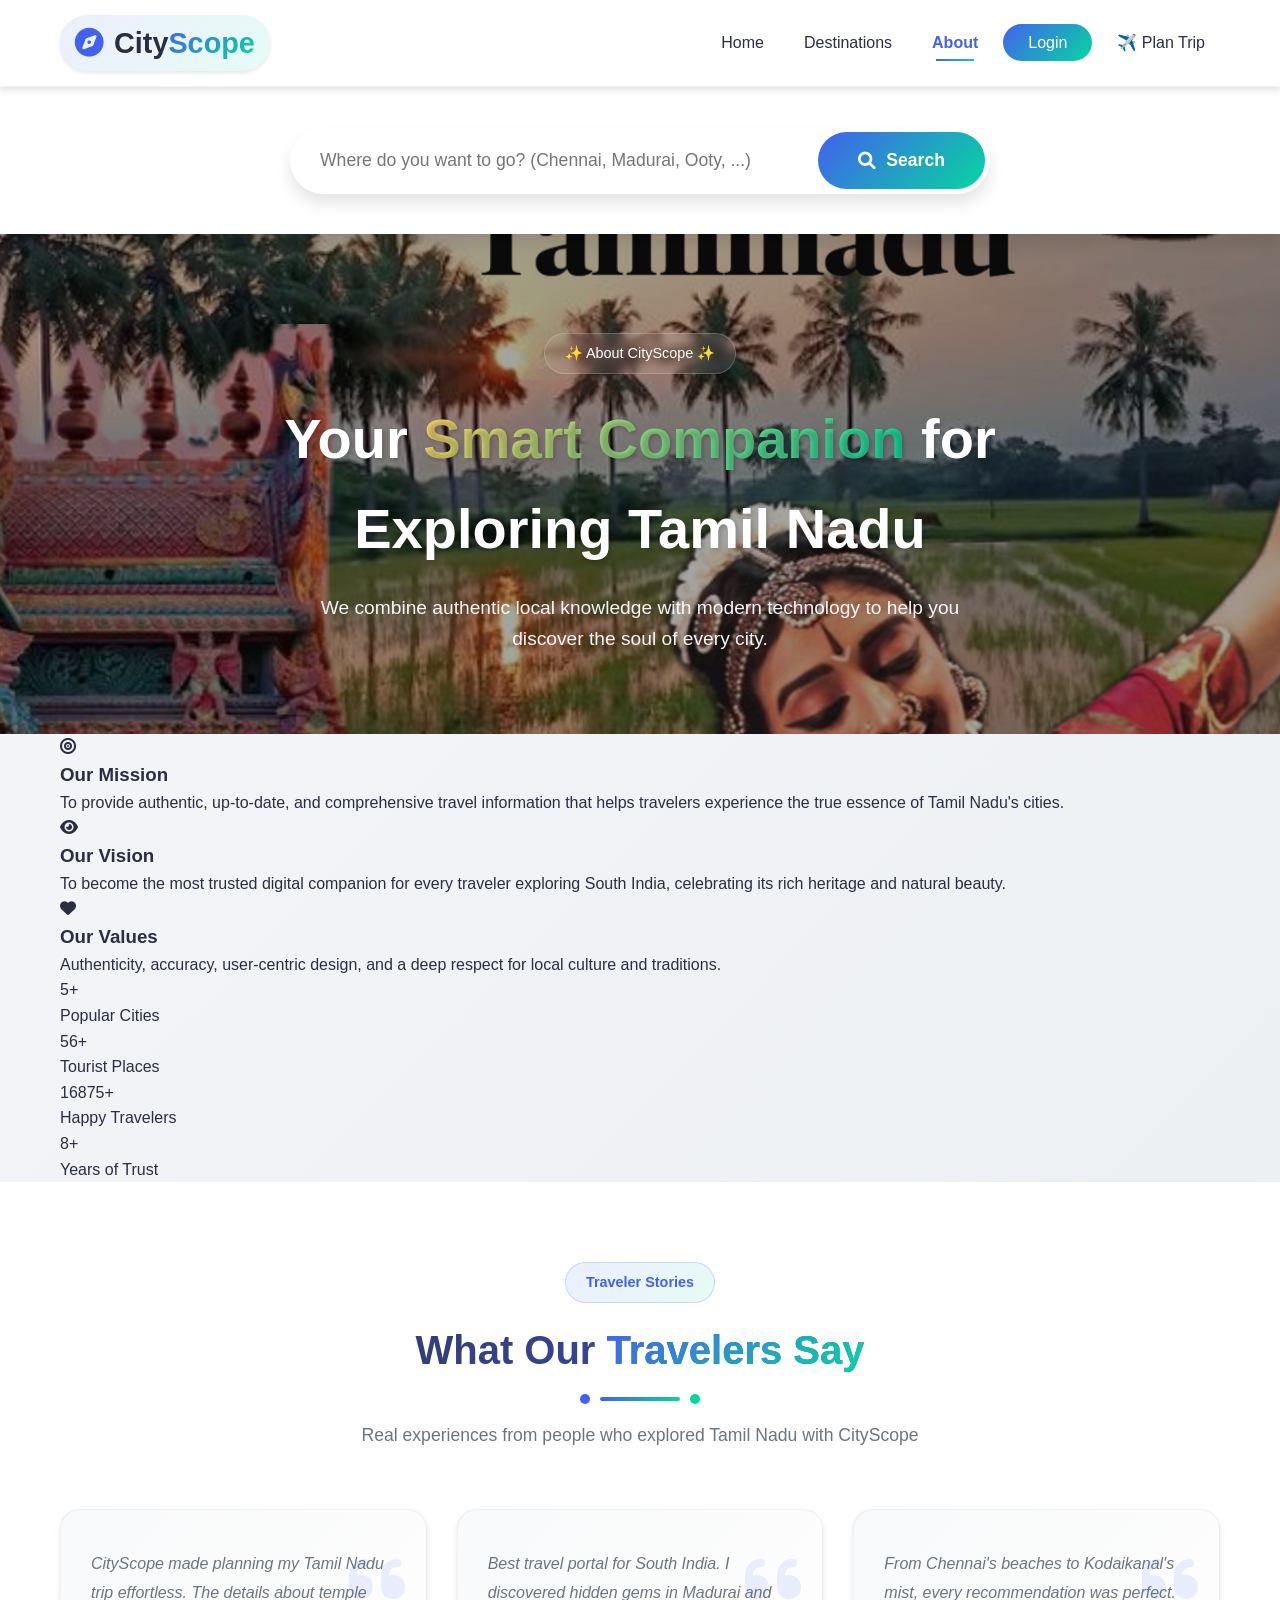
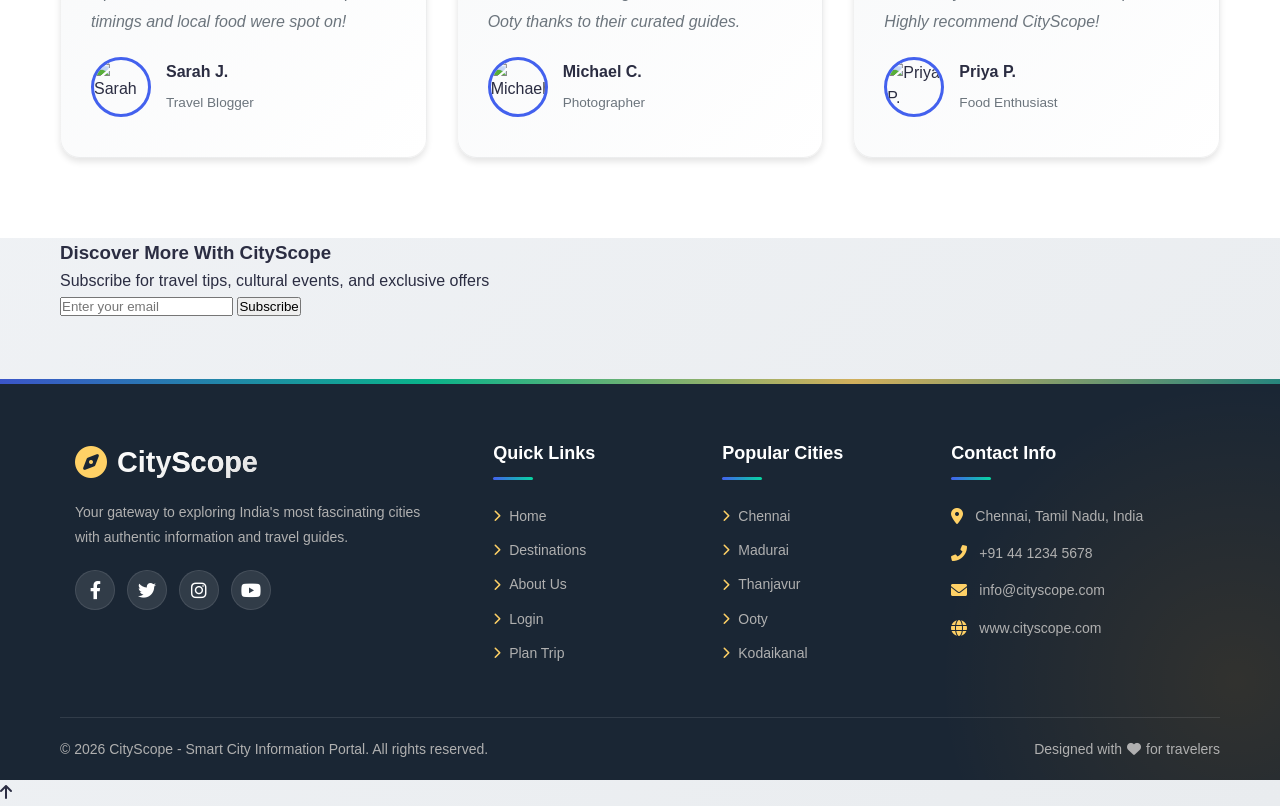
==== commit 11d5bf81: "Describe your changes" ====
--- a/about.html
+++ b/about.html
@@ -12,7 +12,6 @@
             background: url('images/about.png') center/cover no-repeat;
             position: relative;
             min-height: 500px;
-            /* Remove any gradient that might cause gray areas */
             background-color: #1a1a2e;
         }
         .hero-section.about-hero::before {
@@ -29,16 +28,78 @@
             position: relative;
             z-index: 2;
         }
-        /* Hide shapes and wave to keep clean rectangle */
         .hero-section.about-hero .hero-shapes,
         .hero-section.about-hero .hero-wave {
             display: none !important;
         }
+
+        /* ---- Mobile menu overrides (ensures dropdown works) ---- */
+        .mobile-menu {
+            position: relative;
+        }
+        .mobile-menu-btn {
+            font-size: 1.5rem;
+            cursor: pointer;
+            color: var(--dark-color);
+            background: none;
+            border: none;
+            padding: 0.5rem;
+            display: inline-block;
+        }
+        .mobile-menu-dropdown {
+            position: absolute;
+            top: calc(100% + 10px);
+            right: 0;
+            background: white;
+            border-radius: 12px;
+            box-shadow: 0 10px 30px rgba(0,0,0,0.15);
+            min-width: 200px;
+            display: none;
+            flex-direction: column;
+            padding: 1rem;
+            z-index: 1000;
+        }
+        .mobile-menu-dropdown.open {
+            display: flex;
+        }
+        .mobile-link {
+            padding: 0.5rem 0;
+            text-align: center;
+            display: block;
+            color: var(--dark-color);
+            text-decoration: none;
+            transition: all 0.3s ease;
+        }
+        .mobile-link:hover {
+            background: var(--primary-color);
+            color: white;
+            border-radius: 8px;
+            padding: 0.5rem;
+        }
+        .mobile-link.active {
+            color: var(--primary-color);
+            font-weight: 600;
+        }
+        .plan-trip-mobile {
+            background: #ff6b6b !important;
+            color: white !important;
+            margin: 10px !important;
+            border-radius: 30px !important;
+            text-align: center;
+        }
+        @media (max-width: 768px) {
+            .nav-links {
+                display: none;
+            }
+            .mobile-menu {
+                display: block;
+            }
+        }
     </style>
 </head>
 <body>
 
-    <!-- Navigation (identical to index.html) -->
+    <!-- Navigation (updated with JS toggle) -->
     <nav class="main-nav">
         <div class="nav-container">
             <div class="logo">
@@ -53,9 +114,10 @@
                 <li><a href="plan-trip.html" class="nav-link plan-trip-header-btn">✈️ Plan Trip</a></li>
             </ul>
             <div class="mobile-menu">
-                <input type="checkbox" id="menu-toggle" class="menu-toggle">
-                <label for="menu-toggle" class="mobile-menu-btn"><i class="fas fa-bars"></i></label>
-                <div class="mobile-menu-dropdown">
+                <button class="mobile-menu-btn" id="mobileMenuToggle" aria-label="Toggle navigation">
+                    <i class="fas fa-bars"></i>
+                </button>
+                <div class="mobile-menu-dropdown" id="mobileMenuDropdown">
                     <a href="index.html" class="mobile-link">Home</a>
                     <a href="destinations.html" class="mobile-link">Destinations</a>
                     <a href="about.html" class="mobile-link active">About</a>
@@ -83,7 +145,6 @@
             <h1 class="hero-title">Your <span class="hero-highlight">Smart Companion</span> for Exploring Tamil Nadu</h1>
             <p class="hero-subtitle">We combine authentic local knowledge with modern technology to help you discover the soul of every city.</p>
         </div>
-        <!-- Shapes and wave removed – hidden via CSS -->
         <div class="hero-shapes" style="display:none;">
             <div class="shape shape1"></div>
             <div class="shape shape2"></div>
@@ -260,5 +321,35 @@
     <a href="#" class="back-to-top" id="backToTop"><i class="fas fa-arrow-up"></i></a>
 
     <script src="JS/about.js"></script>
+    <script>
+        // ===== MOBILE MENU TOGGLE (JS) =====
+        (function() {
+            const menuToggle = document.getElementById('mobileMenuToggle');
+            const menuDropdown = document.getElementById('mobileMenuDropdown');
+
+            if (menuToggle && menuDropdown) {
+                // Toggle dropdown on button click
+                menuToggle.addEventListener('click', function(e) {
+                    e.stopPropagation();
+                    menuDropdown.classList.toggle('open');
+                });
+
+                // Close dropdown when clicking outside
+                document.addEventListener('click', function(e) {
+                    if (!menuToggle.contains(e.target) && !menuDropdown.contains(e.target)) {
+                        menuDropdown.classList.remove('open');
+                    }
+                });
+
+                // Close dropdown when a link is clicked
+                const mobileLinks = menuDropdown.querySelectorAll('.mobile-link');
+                mobileLinks.forEach(function(link) {
+                    link.addEventListener('click', function() {
+                        menuDropdown.classList.remove('open');
+                    });
+                });
+            }
+        })();
+    </script>
 </body>
 </html>
